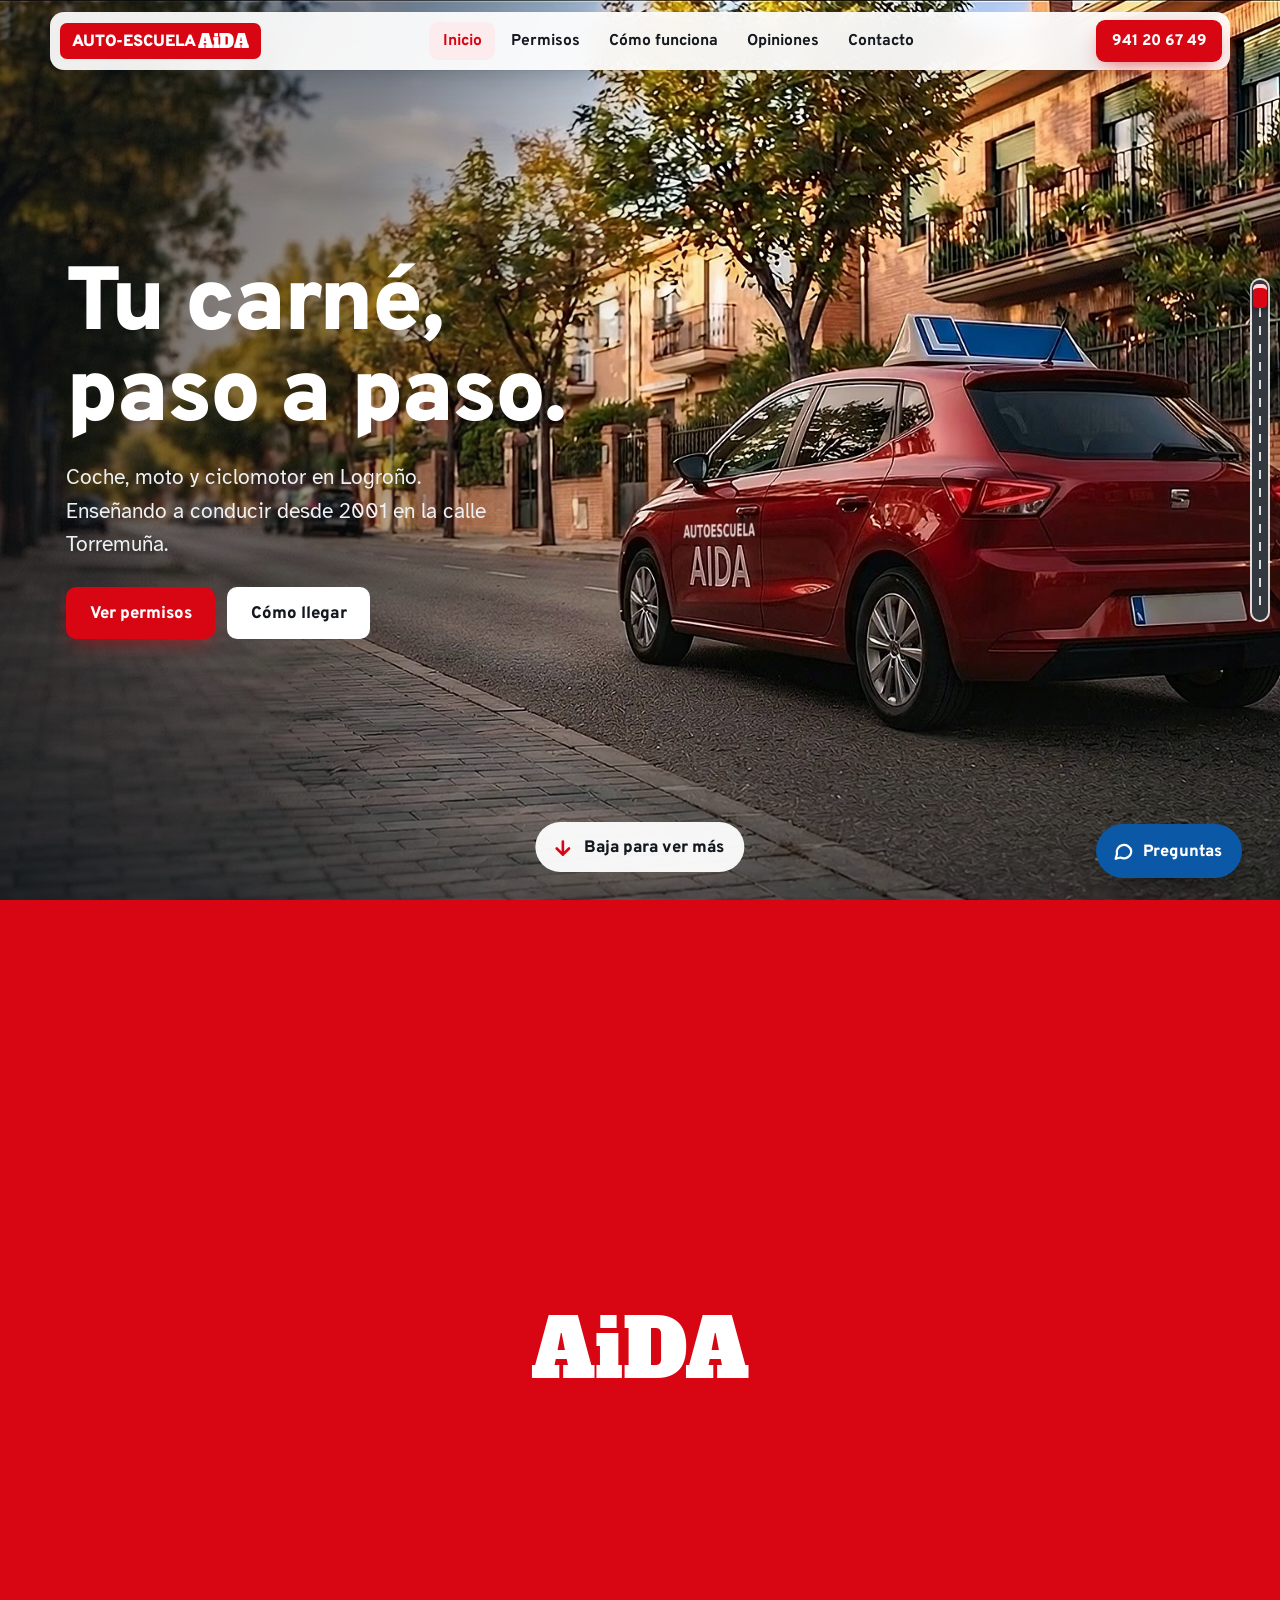
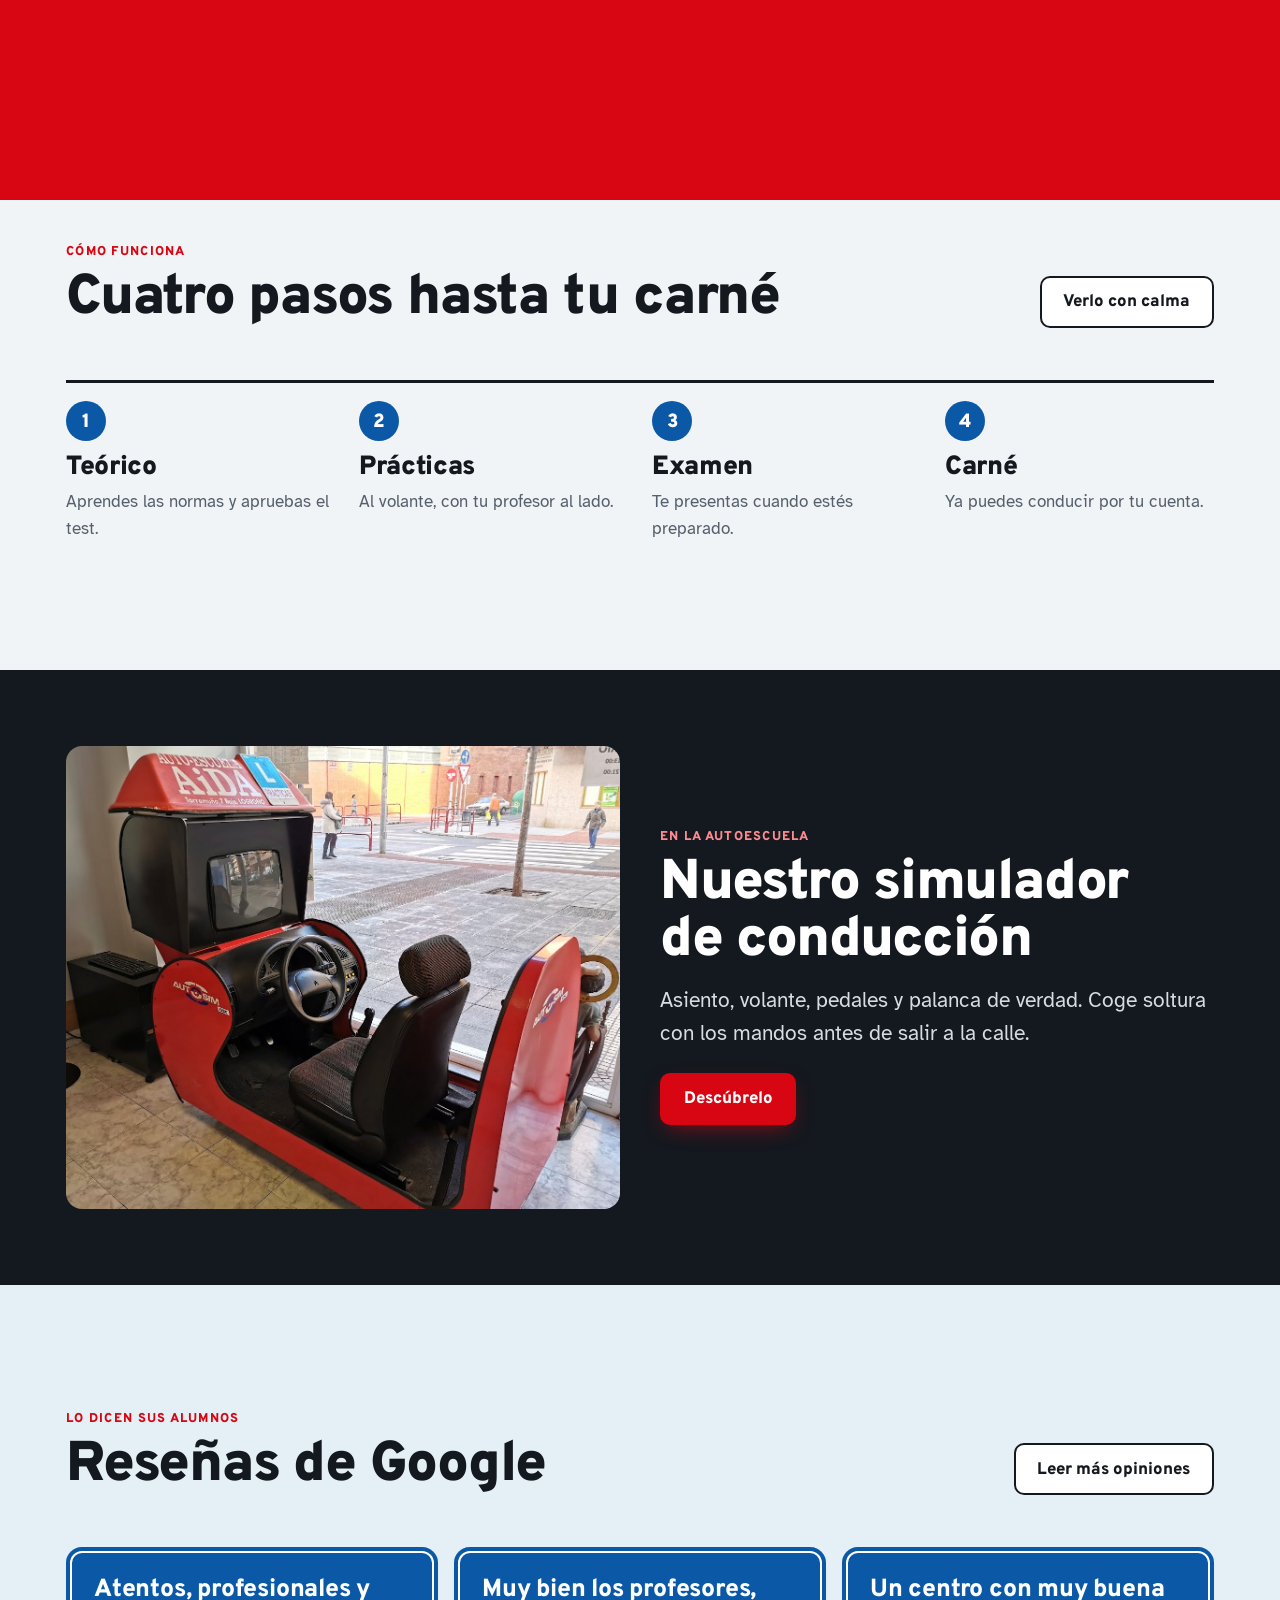
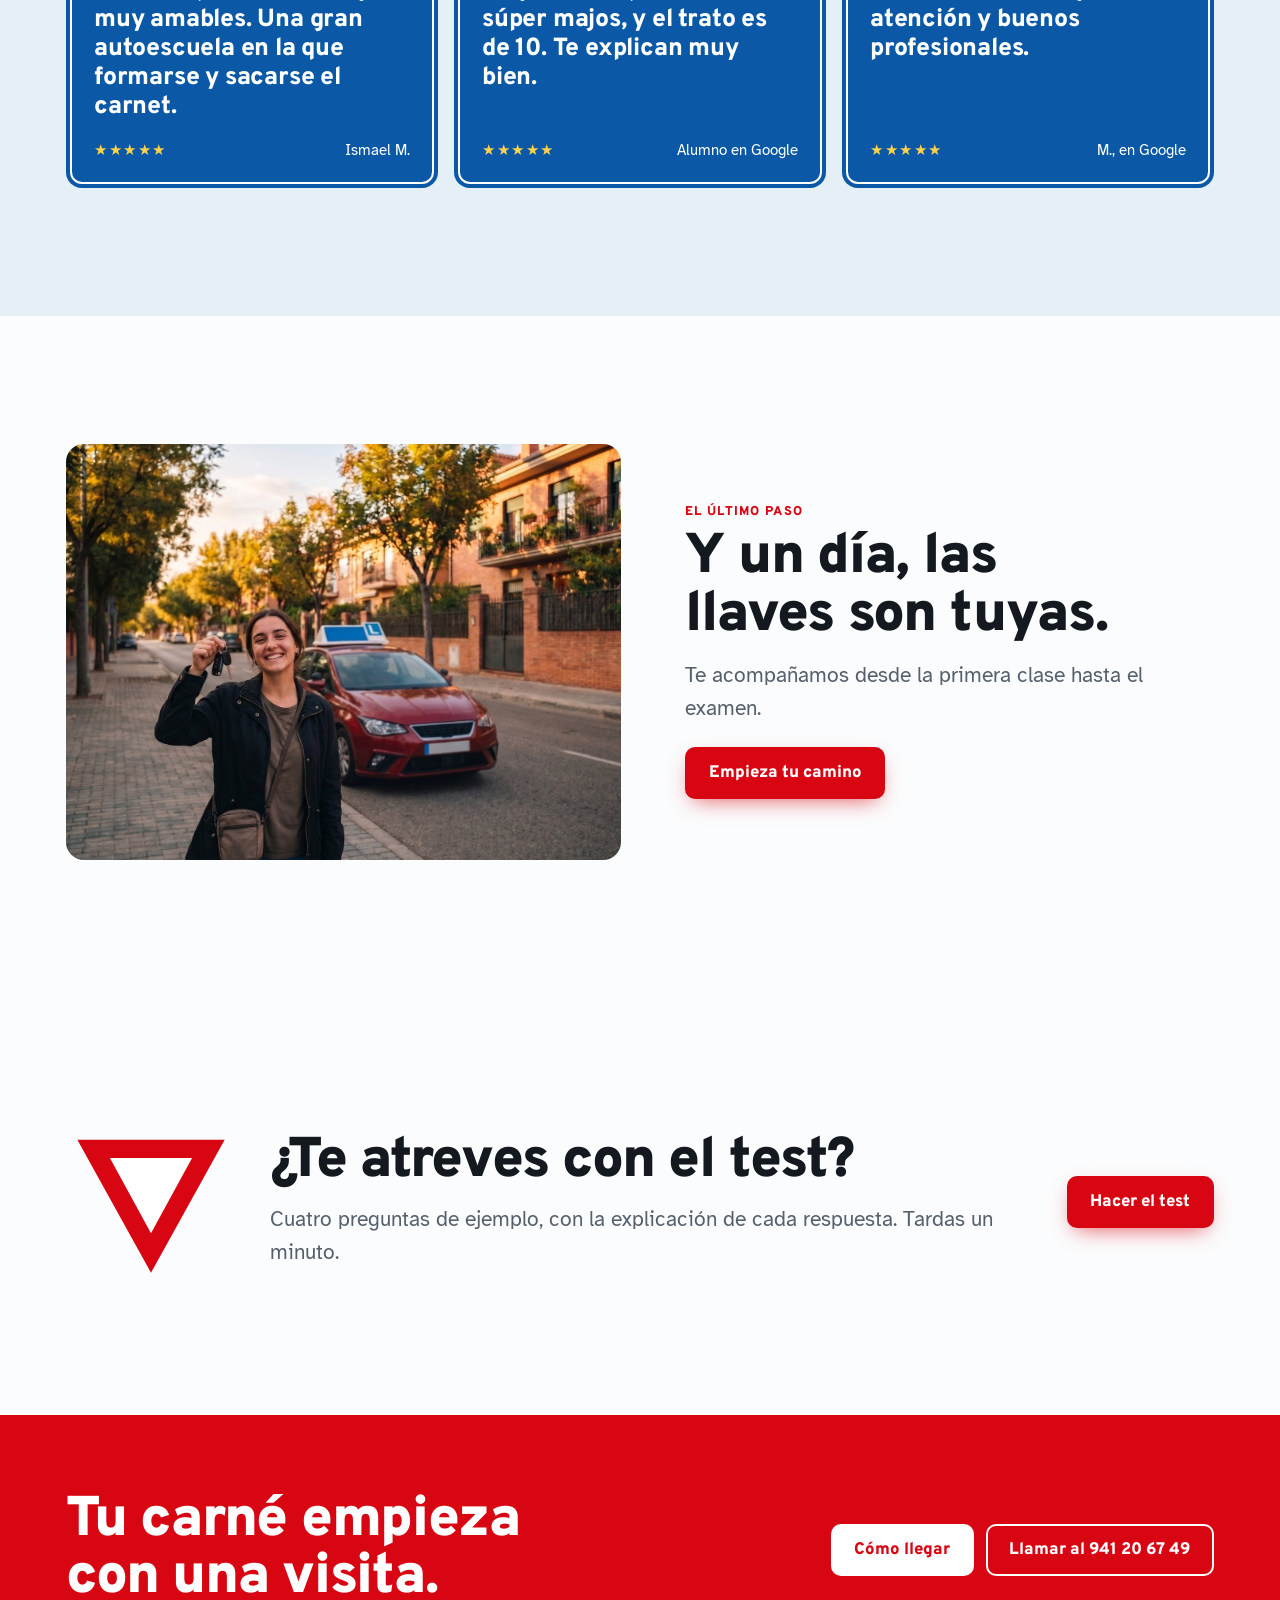
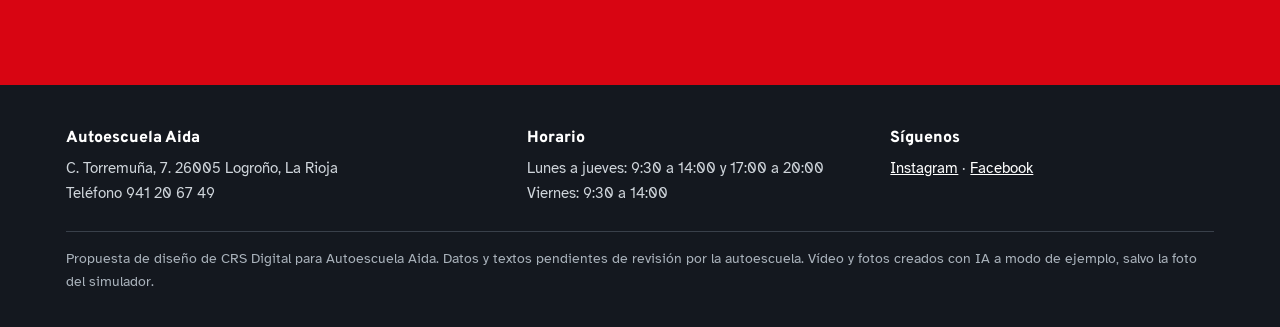
==== index.html @ 19adccd2 "Web de muestra de Autoescuela Aida Co-Authored-By: Claude Opus 5.5 <noreply@anthropic.com> Claude-Se" ====
<!doctype html>
<html lang="es">
<head>
<meta charset="utf-8">
<meta name="viewport" content="width=device-width, initial-scale=1, viewport-fit=cover">
<title>Autoescuela Aida</title>
<meta name="claude:viewport-fit-sides" content="cover">
<meta name="description" content="Autoescuela en Logroño. Permisos de coche, moto y ciclomotor en la calle Torremuña.">
<meta property="og:type" content="website">
<meta property="og:site_name" content="Autoescuela Aida">
<meta property="og:title" content="Autoescuela Aida · Logroño">
<meta property="og:description" content="Tu carné, paso a paso. Coche, moto y ciclomotor en la calle Torremuña, desde 2001.">
<meta property="og:url" content="https://crsdigitalizacion.github.io/autoescuela-aida/">
<meta property="og:image" content="https://crsdigitalizacion.github.io/autoescuela-aida/assets/img/og.jpg">
<meta property="og:image:width" content="1200">
<meta property="og:image:height" content="630">
<meta name="twitter:card" content="summary_large_image">
<link rel="preconnect" href="https://fonts.googleapis.com">
<link rel="preconnect" href="https://fonts.gstatic.com" crossorigin>
<link rel="stylesheet" href="https://fonts.googleapis.com/css2?family=Alfa+Slab+One&family=Atkinson+Hyperlegible:wght@400;700&family=Overpass:wght@700;800;900&display=swap">
<link rel="stylesheet" href="assets/aida.css">
</head>
<body>
<div id="intro" hidden></div>
<div id="wipe" aria-hidden="true"><span>AiDA</span></div>
<script>
(function(){var s=null;try{s=sessionStorage}catch(e){}
var still=matchMedia('(prefers-reduced-motion: reduce)').matches;
if(!s||still)return;
var w=document.getElementById('wipe'),i=document.getElementById('intro');
try{
if(s.getItem('aida-nav')){s.removeItem('aida-nav');w.className='cover';}
else if(!s.getItem('aida-seen')){i.hidden=false;document.documentElement.classList.add('intro-on');}
s.setItem('aida-seen','1');
}catch(e){}})();
</script>
<header class="top"><div class="top-in">
  <a class="logo" href="index.html" aria-label="Autoescuela Aida, inicio">AUTO-ESCUELA <span class="logo-big">AiDA</span></a>
  <nav class="nav" aria-label="Principal"><a href="index.html" aria-current="page">Inicio</a><a href="permisos.html">Permisos</a><a href="como-funciona.html">Cómo funciona</a><a href="opiniones.html">Opiniones</a><a href="contacto.html">Contacto</a></nav>
  <a class="btn btn-rojo top-call" href="tel:+34941206749">941 20 67 49</a>
</div></header>
<nav class="tabs" aria-label="Principal móvil"><a href="index.html" aria-current="page">Inicio</a><a href="permisos.html">Permisos</a><a href="como-funciona.html">Cómo funciona</a><a href="opiniones.html">Opiniones</a><a href="contacto.html">Contacto</a></nav>
<div class="rail" aria-hidden="true"><i></i></div>
<main>

<section class="hero" id="hero">
  <div class="hero-media"><video id="hero-video" autoplay muted playsinline preload="auto" poster="assets/portada.jpg" aria-label="Un coche rojo de Autoescuela Aida arranca y se aleja por una calle con árboles"><source src="assets/portada.mp4" type="video/mp4"></video></div>
  <div class="hero-scrim"></div>
  <div class="wrap hero-text">
    <h1>Tu carné, paso a paso.</h1>
    <p class="lead">Coche, moto y ciclomotor en Logroño. Enseñando a conducir desde 2001 en la calle Torremuña.</p>
    <div class="btns"><a class="btn btn-rojo" href="permisos.html">Ver permisos</a><a class="btn btn-claro" href="contacto.html">Cómo llegar</a></div>
  </div>
  <a class="cue-down" href="#permisos-inicio"><svg viewBox="0 0 24 24" fill="none" stroke="currentColor" stroke-width="3" stroke-linecap="round" stroke-linejoin="round" aria-hidden="true"><path d="M12 4v15M5 12l7 7 7-7"/></svg>Baja para ver más</a>
</section>

<section class="section" id="permisos-inicio"><div class="wrap">
  <div class="head-row rv"><div><p class="eyebrow">Permisos</p><h2 style="margin-top:12px">¿Qué quieres conducir?</h2></div><a class="btn btn-claro" href="permisos.html">Ver los permisos</a></div>
  <div class="plates">
    <a class="plate rv tilt" href="permisos.html#b"><div class="plate-img"><img src="assets/img/coche.jpg" alt="Coche rojo de autoescuela en una calle" loading="lazy"><b>B</b></div><h3>Coche</h3><p>Desde los 18 años. El permiso de todos los días.</p><span class="go">Ver permiso B</span></a>
    <a class="plate rv tilt" style="--d:70ms" href="permisos.html#a2"><div class="plate-img"><img src="assets/img/moto.jpg" alt="Moto roja aparcada en una calle" loading="lazy"><b>A2</b></div><h3>Moto</h3><p>Desde los 18 años. Motos de hasta 35 kW.</p><span class="go">Ver permiso A2</span></a>
    <a class="plate rv tilt" style="--d:140ms" href="permisos.html#am"><div class="plate-img"><img src="assets/img/ciclomotor.jpg" alt="Ciclomotor rojo aparcado en una calle" loading="lazy"><b>AM</b></div><h3>Ciclomotor</h3><p>Desde los 15 años. Tu primera moto.</p><span class="go">Ver permiso AM</span></a>
  </div>
</div></section>

<section class="section band-suave"><div class="wrap">
  <div class="head-row rv"><div><p class="eyebrow">Cómo funciona</p><h2 style="margin-top:12px">Cuatro pasos hasta tu carné</h2></div><a class="btn btn-claro" href="como-funciona.html">Verlo con calma</a></div>
  <ol class="pasos">
    <li class="rv"><span>1</span><h3>Teórico</h3><p>Aprendes las normas y apruebas el test.</p></li>
    <li class="rv" style="--d:60ms"><span>2</span><h3>Prácticas</h3><p>Al volante, con tu profesor al lado.</p></li>
    <li class="rv" style="--d:120ms"><span>3</span><h3>Examen</h3><p>Te presentas cuando estés preparado.</p></li>
    <li class="rv" style="--d:180ms"><span>4</span><h3>Carné</h3><p>Ya puedes conducir por tu cuenta.</p></li>
  </ol>
</div></section>

<section class="simu"><div class="wrap simu-in rv">
  <div class="simu-photo tilt"><img src="assets/img/simulador.jpg" alt="Simulador de conducción de Autoescuela Aida, con asiento, volante, pedales y pantalla" loading="lazy"></div>
  <div><p class="eyebrow">En la autoescuela</p><h2 style="margin-top:12px">Nuestro simulador de conducción</h2><p class="lead" style="margin-top:14px">Asiento, volante, pedales y palanca de verdad. Coge soltura con los mandos antes de salir a la calle.</p><div class="btns" style="margin-top:22px"><a class="btn btn-rojo" href="como-funciona.html#simulador">Descúbrelo</a></div></div>
</div></section>

<section class="section band-azul"><div class="wrap">
  <div class="head-row rv"><div><p class="eyebrow">Lo dicen sus alumnos</p><h2 style="margin-top:12px">Reseñas de Google</h2></div><a class="btn btn-claro" href="opiniones.html">Leer más opiniones</a></div>
  <div class="boards">
    <article class="board rv"><q>Atentos, profesionales y muy amables. Una gran autoescuela en la que formarse y sacarse el carnet.</q><footer><span class="stars" aria-label="5 de 5 estrellas">★★★★★</span><span>Ismael M.</span></footer></article>
    <article class="board rv" style="--d:70ms"><q>Muy bien los profesores, súper majos, y el trato es de 10. Te explican muy bien.</q><footer><span class="stars" aria-label="5 de 5 estrellas">★★★★★</span><span>Alumno en Google</span></footer></article>
    <article class="board rv" style="--d:140ms"><q>Un centro con muy buena atención y buenos profesionales.</q><footer><span class="stars" aria-label="5 de 5 estrellas">★★★★★</span><span>M., en Google</span></footer></article>
  </div>
</div></section>

<section class="section"><div class="wrap keys">
  <div class="keys-photo rv tilt"><img src="assets/img/carne.jpg" alt="Chica sonriente enseñando unas llaves junto a un coche rojo de autoescuela" loading="lazy"></div>
  <div class="rv"><p class="eyebrow">El último paso</p><h2 style="margin-top:12px">Y un día, las llaves son tuyas.</h2><p class="lead" style="margin-top:14px">Te acompañamos desde la primera clase hasta el examen.</p><div class="btns" style="margin-top:22px"><a class="btn btn-rojo" href="contacto.html">Empieza tu camino</a></div></div>
</div></section>

<section class="section"><div class="wrap teaser rv">
  <svg viewBox="0 0 120 120" aria-hidden="true"><path d="M8 16h104L60 110z" fill="#d80512"/><path d="M31 29h58L60 82z" fill="#fff"/></svg>
  <div><h2>¿Te atreves con el test?</h2><p class="lead" style="margin-top:12px">Cuatro preguntas de ejemplo, con la explicación de cada respuesta. Tardas un minuto.</p></div>
  <a class="btn btn-rojo" href="como-funciona.html#test">Hacer el test</a>
</div></section>

</main>
<section class="cta"><div class="wrap cta-in">
  <h2>Tu carné empieza con una visita.</h2>
  <div class="btns"><a class="btn btn-blanco" href="contacto.html">Cómo llegar</a><a class="btn btn-linea" href="tel:+34941206749">Llamar al 941 20 67 49</a></div>
</div></section>
<footer class="foot"><div class="wrap">
  <div class="foot-in">
    <div><b>Autoescuela Aida</b>C. Torremuña, 7. 26005 Logroño, La Rioja<br>Teléfono 941 20 67 49</div>
    <div><b>Horario</b>Lunes a jueves: 9:30 a 14:00 y 17:00 a 20:00<br>Viernes: 9:30 a 14:00</div>
    <div><b>Síguenos</b><a href="https://www.instagram.com/autoescuelaaida" rel="noopener">Instagram</a> · <a href="https://www.facebook.com/autoescuelaaida/" rel="noopener">Facebook</a></div>
  </div>
  <p class="demo">Propuesta de diseño de CRS Digital para Autoescuela Aida. Datos y textos pendientes de revisión por la autoescuela. Vídeo y fotos creados con IA a modo de ejemplo, salvo la foto del simulador.</p>
</div></footer>
<script src="assets/aida.js"></script>
</body>
</html>
---- assets/aida.css ----
/* Autoescuela Aida · la web es una carretera: pórticos azules, asfalto, señales y rojo del rótulo.
   Diseño de día a propósito, un solo tema claro. */
:root {
  --papel: #fbfcfd; --blanco: #ffffff; --tinta: #14181f; --gris: #55606c; --linea: #dde2e7;
  --rojo: #d80512; --rojo-osc: #ad0410; --azul: #0a58a6; --azul-osc: #07467f; --asfalto: #33373e; --cielo: #e4f0f6;
  --display: "Overpass", "Arial Narrow", Arial, sans-serif;
  --texto: "Atkinson Hyperlegible", "Helvetica Neue", Arial, sans-serif;
  --ease: cubic-bezier(.23, 1, .32, 1);
  --gutter: max(16px, env(safe-area-inset-left, 0px));
  --gutter-r: max(16px, env(safe-area-inset-right, 0px));
  color-scheme: light;
}

*, *::before, *::after { box-sizing: border-box; }
[hidden] { display: none !important; }
html { -webkit-text-size-adjust: 100%; }
body { margin: 0; background: var(--papel); color: var(--tinta); font: 400 1.0625rem/1.6 var(--texto); overflow-x: clip; -webkit-font-smoothing: antialiased; }
img { max-width: 100%; }
h1, h2, h3 { font-family: var(--display); font-weight: 900; line-height: 1.02; letter-spacing: -.022em; margin: 0; text-wrap: balance; }
h1 { font-size: clamp(2.7rem, 7vw, 5.7rem); }
h2 { font-size: clamp(2rem, 4.6vw, 3.5rem); }
h3 { font-size: clamp(1.3rem, 2.2vw, 1.65rem); letter-spacing: -.012em; line-height: 1.1; }
p { margin: 0; }
a { color: inherit; }
:focus-visible { outline: 3px solid var(--azul); outline-offset: 3px; border-radius: 4px; }
.wrap { width: min(1180px, 100%); margin-inline: auto; padding-left: var(--gutter); padding-right: var(--gutter); }
.lead { font-size: clamp(1.1rem, 1.7vw, 1.3rem); color: var(--gris); max-width: 58ch; }
.eyebrow { font: 800 .8rem/1 var(--display); letter-spacing: .1em; text-transform: uppercase; color: var(--rojo); }
.section { padding-block: clamp(64px, 10vw, 128px); }

/* botones */
.btn { display: inline-flex; align-items: center; justify-content: center; gap: .55em; min-height: 52px; padding: .78em 1.4em .7em; border: 0; border-radius: 10px; font: 800 1.05rem/1 var(--display); text-decoration: none; cursor: pointer; transition: transform .16s var(--ease), background-color .2s ease, box-shadow .2s ease; }
.btn:active { transform: scale(.97); }
.btn-rojo { background: var(--rojo); color: #fff; box-shadow: 0 8px 22px -8px rgba(216, 5, 18, .7); }
.btn-claro { background: #fff; color: var(--tinta); box-shadow: inset 0 0 0 2px var(--tinta); }
@media (hover: hover) and (pointer: fine) {
  .btn-rojo:hover { background: var(--rojo-osc); }
  .btn-claro:hover { background: var(--tinta); color: #fff; }
}
.btns { display: flex; flex-wrap: wrap; gap: 12px; }

/* cabecera */
body::before { content: ""; position: fixed; inset: 0 0 auto; height: env(safe-area-inset-top, 0px); z-index: 10; background: var(--papel); }
.top { position: fixed; z-index: 50; top: calc(env(safe-area-inset-top, 0px) + 12px); left: 0; right: 0; padding-left: var(--gutter); padding-right: var(--gutter); pointer-events: none; }
.top-in { pointer-events: auto; width: min(1180px, 100%); margin-inline: auto; display: flex; align-items: center; justify-content: space-between; gap: 16px; background: rgba(255, 255, 255, .93); backdrop-filter: blur(12px); -webkit-backdrop-filter: blur(12px); border-radius: 14px; padding: 8px 8px 8px 10px; box-shadow: 0 1px 0 rgba(20, 24, 31, .06), 0 12px 32px -18px rgba(20, 24, 31, .45); }
.logo { display: inline-flex; align-items: center; background: var(--rojo); color: #fff; font: 900 1.02rem/1 var(--display); letter-spacing: -.005em; padding: .62em .72em .48em; border-radius: 7px; text-decoration: none; white-space: nowrap; }
.nav { display: flex; align-items: center; gap: 2px; }
.nav a { font: 700 .98rem/1 var(--display); text-decoration: none; padding: .78em .86em .64em; border-radius: 9px; color: var(--tinta); transition: background-color .18s ease; }
.nav a[aria-current="page"] { color: var(--rojo); background: #fdecee; }
@media (hover: hover) and (pointer: fine) { .nav a:hover { background: #eef2f5; } }
.top-call { min-height: 42px; font-size: .96rem; padding: .62em 1em .5em; border-radius: 9px; white-space: nowrap; }

/* barra inferior del móvil */
.tabs { display: none; }
@media (max-width: 860px) {
  .nav { display: none; }
  .tabs { display: grid; grid-template-columns: repeat(5, 1fr); position: fixed; z-index: 50; left: 0; right: 0; bottom: 0; background: var(--tinta); padding-bottom: env(safe-area-inset-bottom, 0px); padding-left: env(safe-area-inset-left, 0px); padding-right: env(safe-area-inset-right, 0px); }
  .tabs a { display: flex; align-items: center; justify-content: center; min-height: 54px; color: #fff; text-decoration: none; font: 700 .76rem/1.05 var(--display); text-align: center; padding: 4px 2px 2px; border-top: 3px solid transparent; }
  .tabs a[aria-current="page"] { border-top-color: var(--rojo); }
  body { padding-bottom: 54px; }
}

/* carril del recorrido: en todas las páginas el coche avanza contigo */
.rail { position: fixed; z-index: 40; right: max(12px, env(safe-area-inset-right, 0px)); top: 50%; height: min(44vh, 340px); width: 16px; margin-top: calc(min(44vh, 340px) / -2); border-radius: 8px; background: var(--asfalto); box-shadow: 0 0 0 2px rgba(255, 255, 255, .85); }
.rail::before { content: ""; position: absolute; left: 7px; width: 2px; top: 10px; bottom: 10px; background: repeating-linear-gradient(#fff 0 9px, transparent 9px 18px); opacity: .85; }
.rail i { position: absolute; left: 1px; top: 4px; width: 14px; height: 24px; border-radius: 5px 5px 4px 4px; background: var(--rojo); box-shadow: inset 0 6px 0 -2px #ffd9dc, 0 2px 5px rgba(0, 0, 0, .4); will-change: transform; }
@media (max-width: 860px) { .rail { display: none; } }

/* aparición suave: nada queda oculto si no hay script */
.js .rv { opacity: .08; transform: translateY(26px); transition: opacity .7s var(--ease), transform .8s var(--ease); transition-delay: var(--d, 0ms); }
.js .rv.in { opacity: 1; transform: none; }

/* ===== Inicio: el recorrido ===== */
.drive { position: relative; height: 280vh; background: var(--cielo); }
.drive-stage { position: sticky; top: 0; height: 100vh; height: 100svh; overflow: hidden; }
.drive-stage canvas { position: absolute; inset: 0; width: 100%; height: 100%; display: block; }
.fallback .drive { height: auto; }
.fallback .drive-stage { position: static; height: auto; padding-block: 120px 56px; }
.fallback .drive-stage canvas, .fallback .dial, .fallback .cue { display: none; }

.scrim { position: absolute; inset: 0; background: linear-gradient(100deg, rgba(251,252,253,.94) 0, rgba(251,252,253,.82) 30%, rgba(251,252,253,0) 58%); transition: opacity .4s ease; pointer-events: none; }
.scrim.off { opacity: 0; }
.fallback .scrim { display: none; }
@media (max-width: 760px) { .scrim { background: linear-gradient(180deg, rgba(251,252,253,.96) 0, rgba(251,252,253,.9) 36%, rgba(251,252,253,0) 50%); } }
.ov { position: absolute; left: 0; right: 0; bottom: 0; top: 0; pointer-events: none; }
.ov-in { width: min(1180px, 100%); height: 100%; margin-inline: auto; padding: 104px var(--gutter-r) 34px var(--gutter); position: relative; }
.title-card { max-width: 660px; transition: opacity .35s ease, transform .5s var(--ease); pointer-events: auto; }
.title-card .lead { color: #1f2a35; margin-top: 18px; }
.title-card .btns { margin-top: 26px; }
.title-card.off { opacity: 0; transform: translateY(-26px); pointer-events: none; }
.title-card h1 em { font-style: normal; color: var(--rojo); }
.hint { position: absolute; left: var(--gutter); bottom: 30px; display: inline-flex; align-items: center; gap: 12px; font: 800 .95rem/1 var(--display); color: var(--tinta); background: rgba(255, 255, 255, .9); padding: .72em 1em .6em; border-radius: 99px; transition: opacity .3s ease; }
.hint b { display: block; width: 3px; height: 22px; background: var(--rojo); border-radius: 2px; animation: hint 1.5s var(--ease) infinite; }
@keyframes hint { 0% { transform: translateY(-5px); opacity: .25; } 55% { transform: translateY(4px); opacity: 1; } 100% { transform: translateY(6px); opacity: 0; } }
.hint.off { opacity: 0; }

.step { position: absolute; left: var(--gutter); bottom: 36px; width: min(470px, calc(100% - 32px)); background: var(--azul); color: #fff; border-radius: 14px; padding: 22px 26px 24px; box-shadow: inset 0 0 0 3px var(--azul), inset 0 0 0 5px #fff, 0 22px 50px -24px rgba(7, 40, 80, .9); opacity: 0; transform: translateY(24px) scale(.98); transition: opacity .28s ease, transform .5s var(--ease); pointer-events: none; }
.step.on { opacity: 1; transform: none; pointer-events: auto; }
.step .n { display: inline-grid; place-items: center; width: 40px; height: 40px; border-radius: 50%; background: #fff; color: var(--azul); font: 900 1.3rem/1 var(--display); padding-top: 3px; margin-bottom: 12px; }
.step h2 { font-size: clamp(1.85rem, 3.4vw, 2.6rem); }
.step p { margin-top: 8px; font-size: 1.04rem; }
.step.fin { background: #fff; color: var(--tinta); box-shadow: 0 22px 50px -24px rgba(7, 40, 80, .8); }
.step.fin p { color: var(--gris); }
.step.fin .btns { margin-top: 16px; }

.vignette { position: absolute; inset: 0; pointer-events: none; background: radial-gradient(ellipse at 50% 46%, rgba(30,18,6,0) 52%, rgba(30,18,6,.32) 100%); }
.fallback .vignette { display: none; }
.cue { position: absolute; left: calc(50% + 34px); bottom: 30px; display: flex; align-items: center; gap: 8px; z-index: 3; pointer-events: auto; transition: opacity .3s ease; }
.cue.off { opacity: 0; pointer-events: none; }
.cue-go { display: inline-flex; align-items: center; gap: 10px; min-height: 52px; border: 0; border-radius: 99px; padding: .3em 1.25em .15em 1.05em; background: var(--rojo); color: #fff; font: 800 1.08rem/1 var(--display); cursor: pointer; white-space: nowrap; box-shadow: 0 10px 26px -10px rgba(0,0,0,.65); transition: transform .16s var(--ease); }
.cue-go:active { transform: scale(.97); }
.cue-go svg { width: 22px; height: 22px; animation: cue 1.3s var(--ease) infinite; }
@keyframes cue { 0% { transform: translateY(-4px); opacity: .55; } 60% { transform: translateY(4px); opacity: 1; } 100% { transform: translateY(5px); opacity: .55; } }
.cue-skip { display: inline-flex; align-items: center; min-height: 52px; padding: .3em 1em .15em; border-radius: 99px; background: rgba(255,255,255,.94); color: var(--tinta); font: 800 1rem/1 var(--display); text-decoration: none; white-space: nowrap; }
@media (max-width: 1180px) { .cue { left: auto; right: var(--gutter-r); } .dial { display: none; } }
.dial { position: absolute; right: calc(var(--gutter-r) + 26px); bottom: 42px; display: flex; gap: 6px; }
.dial span { display: block; width: 32px; height: 5px; border-radius: 3px; background: rgba(20, 24, 31, .24); overflow: hidden; }
.dial span b { display: block; height: 100%; width: 100%; background: var(--rojo); transform: scaleX(0); transform-origin: left; }
.fallback .step { position: static; opacity: 1; transform: none; margin-top: 12px; }
.fallback .ov { position: static; }
.fallback .ov-in { height: auto; padding-block: 0; }
.noscene .drive { height: auto; }

@media (max-width: 760px) {
  .ov-in { padding-top: 84px; padding-bottom: 72px; }
  h1 { font-size: clamp(2.45rem, 11.5vw, 3.5rem); }
  .title-card .lead { font-size: 1.04rem; margin-top: 12px; }
  .title-card .btns { margin-top: 16px; }
  .title-card .btn { min-height: 46px; font-size: .98rem; }
  .step { bottom: calc(124px + env(safe-area-inset-bottom, 0px)); padding: 14px 16px 16px; }
  .step .n { display: none; }
  .cue { left: var(--gutter); right: var(--gutter-r); bottom: calc(66px + env(safe-area-inset-bottom, 0px)); justify-content: center; }
  .cue-go, .cue-skip { min-height: 48px; font-size: 1rem; }
  .step .n { width: 32px; height: 32px; font-size: 1.05rem; margin-bottom: 8px; }
  .step p { font-size: .98rem; }
  .dial { display: none; }
}
@media (max-width: 760px) and (max-height: 700px) { .title-card .lead { display: none; } }

/* ===== Portada con vídeo ===== */
.hero { position: relative; min-height: 100vh; min-height: 100svh; display: flex; align-items: center; overflow: hidden; background: var(--tinta); color: #fff; }
.hero-media { position: absolute; inset: 0; background: var(--tinta) url(portada.jpg) 60% 50% / cover no-repeat; }
.hero-media video { width: 100%; height: 100%; object-fit: cover; object-position: 60% 50%; display: block; transition: opacity .7s ease; }
.hero-media video.fade { opacity: 0; }
.hero-scrim { position: absolute; inset: 0; background: linear-gradient(100deg, rgba(10,14,20,.68) 0, rgba(10,14,20,.42) 28%, rgba(10,14,20,0) 48%), linear-gradient(0deg, rgba(10,14,20,.42) 0, rgba(10,14,20,0) 26%); }
.hero-text { position: relative; padding-block: 110px 110px; }
.hero-text h1 { max-width: 11ch; }
.hero-text .lead { color: #eef1f4; margin-top: 18px; max-width: 30ch; }
.hero-text .btns { margin-top: 26px; }
.hero-text .btn-claro { box-shadow: none; }
.cue-down { position: absolute; left: 50%; bottom: 28px; transform: translateX(-50%); display: inline-flex; align-items: center; gap: 10px; min-height: 50px; padding: .3em 1.25em .15em 1.05em; border-radius: 99px; background: rgba(255,255,255,.95); color: var(--tinta); font: 800 1.04rem/1 var(--display); text-decoration: none; white-space: nowrap; }
.cue-down svg { width: 21px; height: 21px; color: var(--rojo); animation: cue 1.3s var(--ease) infinite; }
@media (max-width: 760px) {
  .hero { display: block; min-height: 0; background: var(--papel); color: var(--tinta); }
  .hero-text { padding-block: 92px 18px; }
  .hero-text .lead { color: var(--gris); margin-top: 12px; }
  .hero-text .btns { margin-top: 18px; }
  .hero-text .btn-claro { box-shadow: inset 0 0 0 2px var(--tinta); }
  .hero-scrim { display: none; }
  .hero-media { position: relative; inset: auto; aspect-ratio: 4 / 3; max-width: 100%; }
  .hero-media video { object-position: 90% 50%; }
  .hero-media { background-position: 90% 50%; }
  .hero > .hero-media { order: 2; }
  .hero { display: flex; flex-direction: column; align-items: stretch; }
  .cue-down { position: static; transform: none; order: 3; align-self: flex-start; margin: 14px 0 12px var(--gutter); background: #eef2f5; }
}
/* ===== Pasos y simulador en Inicio ===== */
.band-suave { background: #f1f4f6; }
.pasos { list-style: none; margin: 0; padding: 0; display: grid; grid-template-columns: repeat(4, minmax(0, 1fr)); gap: 24px; border-top: 3px solid var(--tinta); }
.pasos li { padding-top: 18px; min-width: 0; }
.pasos span { display: inline-grid; place-items: center; width: 40px; height: 40px; padding-top: 3px; border-radius: 50%; background: var(--azul); color: #fff; font: 900 1.2rem/1 var(--display); margin-bottom: 12px; }
.pasos p { color: var(--gris); margin-top: 6px; }
@media (max-width: 860px) { .pasos { grid-template-columns: repeat(2, minmax(0, 1fr)); } }
.simu { background: var(--tinta); color: #fff; }
.simu-in { display: grid; grid-template-columns: minmax(0, 1.1fr) minmax(0, 1fr) auto; gap: 24px 40px; align-items: center; padding-block: clamp(48px, 7vw, 76px); }
.simu .lead { color: #d6dce2; }
.simu .eyebrow { color: #ff8a90; }
@media (max-width: 860px) { .simu-in { grid-template-columns: 1fr; justify-items: start; } }

/* ===== Permisos en Inicio ===== */
.head-row { display: flex; flex-wrap: wrap; align-items: end; justify-content: space-between; gap: 18px 40px; margin-bottom: clamp(30px, 5vw, 52px); }
.plates { display: grid; grid-template-columns: repeat(3, minmax(0, 1fr)); gap: 16px; }
.plate { display: block; text-decoration: none; background: #fff; border-radius: 14px; box-shadow: inset 0 0 0 2px var(--tinta); padding: 18px 20px 22px 18px; transition: transform .25s var(--ease), box-shadow .25s ease; min-width: 0; }
.plate-tag { display: grid; grid-template-columns: 44px 1fr; align-items: stretch; height: 118px; border-radius: 8px; overflow: hidden; box-shadow: inset 0 0 0 2px var(--linea); margin-bottom: 18px; }
.plate-tag span { background: var(--azul); color: #fff; font: 800 .95rem/1 var(--display); display: flex; align-items: end; justify-content: center; padding-bottom: 10px; }
.plate-tag b { display: grid; place-items: center; font: 900 4.8rem/1 var(--display); letter-spacing: -.03em; padding-top: 10px; }
.plate p { color: var(--gris); margin-top: 6px; }
.plate .go { display: inline-block; margin-top: 12px; font: 800 1rem/1 var(--display); color: var(--rojo); }
@media (hover: hover) and (pointer: fine) { .plate:hover { transform: translateY(-5px); } }
@media (max-width: 760px) { .plates { grid-template-columns: 1fr; } .plate-tag { height: 92px; } .plate-tag b { font-size: 3.7rem; } }

/* ===== Paneles de reseña ===== */
.board { background: var(--azul); color: #fff; border-radius: 16px; padding: 28px 28px 26px; box-shadow: inset 0 0 0 4px var(--azul), inset 0 0 0 6px #fff; display: flex; flex-direction: column; gap: 16px; min-width: 0; }
.board q { display: block; quotes: none; font: 800 clamp(1.25rem, 2.1vw, 1.55rem)/1.18 var(--display); letter-spacing: -.008em; }
.board footer { margin-top: auto; display: flex; flex-wrap: wrap; justify-content: space-between; gap: 6px 14px; font-size: .96rem; }
.stars { letter-spacing: .1em; color: #ffd24a; }
.boards { display: grid; grid-template-columns: repeat(3, minmax(0, 1fr)); gap: 16px; }
@media (max-width: 860px) { .boards { grid-template-columns: 1fr; } }
.band-azul { background: var(--cielo); }

/* teaser del test */
.teaser { display: grid; grid-template-columns: 170px 1fr auto; gap: 34px; align-items: center; }
.teaser svg { width: 100%; max-width: 170px; height: auto; display: block; }
@media (max-width: 760px) { .teaser { grid-template-columns: 1fr; gap: 18px; } .teaser svg { max-width: 110px; } }

/* ===== Cabecera de páginas interiores ===== */
.pagehead { padding-top: clamp(120px, 15vw, 172px); padding-bottom: clamp(26px, 4vw, 46px); }
.pagehead h1 { font-size: clamp(2.6rem, 6.6vw, 5rem); margin-top: 14px; }
.pagehead .lead { margin-top: 18px; }

/* ===== Permisos ===== */
.garage { display: grid; grid-template-columns: minmax(0, 1.2fr) minmax(0, 1fr); gap: 0 clamp(20px, 4vw, 56px); align-items: start; }
.garage-view { position: sticky; top: 76px; height: min(calc(100vh - 96px), 720px); background: linear-gradient(#e4f0f6 0 62%, #d9e5ea 100%); border-radius: 22px; overflow: hidden; }
.garage-view canvas { position: absolute; inset: 0; width: 100%; height: 100%; display: block; cursor: grab; touch-action: pan-y; }
.garage-view canvas:active { cursor: grabbing; }
.garage-note { position: absolute; left: 16px; bottom: 14px; font: 700 .86rem/1 var(--display); color: var(--gris); background: rgba(255, 255, 255, .86); padding: .62em .8em .48em; border-radius: 99px; pointer-events: none; }
.switch { position: absolute; left: 14px; top: 14px; display: flex; gap: 6px; z-index: 2; }
.switch button { min-width: 54px; min-height: 46px; border: 0; border-radius: 9px; background: #fff; font: 900 1.12rem/1 var(--display); color: var(--tinta); cursor: pointer; padding-top: 4px; box-shadow: 0 2px 7px -2px rgba(20, 24, 31, .4); transition: transform .16s var(--ease), background-color .2s ease, color .2s ease; }
.switch button:active { transform: scale(.96); }
.switch button[aria-pressed="true"] { background: var(--rojo); color: #fff; }
.pcard { min-height: min(84vh, 680px); display: flex; flex-direction: column; justify-content: center; padding-block: 34px; scroll-margin-top: 90px; }
.pcard .big { font: 900 clamp(4.5rem, 9vw, 7.4rem)/.9 var(--display); letter-spacing: -.04em; color: var(--rojo); }
.pcard h2 { margin-top: 8px; font-size: clamp(1.8rem, 3.2vw, 2.7rem); }
.pcard .lead { margin-top: 12px; }
.facts { display: grid; margin: 22px 0 24px; border-top: 2px solid var(--tinta); }
.facts div { display: grid; grid-template-columns: 112px minmax(0, 1fr); gap: 14px; padding: 12px 0 11px; border-bottom: 1px solid var(--linea); }
.facts dt { font: 800 .98rem/1.45 var(--display); }
.facts dd { margin: 0; color: #303a44; }
@media (max-width: 860px) {
  .garage { grid-template-columns: 1fr; }
  .garage-view { top: 74px; height: 42svh; z-index: 5; border-radius: 16px; box-shadow: 0 16px 30px -22px rgba(20, 24, 31, .75); }
  .pcard { min-height: 0; padding-block: 38px 26px; }
  .garage-note { display: none; }
  .switch button { min-width: 48px; min-height: 42px; }
}
.small { font-size: .92rem; color: var(--gris); }

/* ===== Cómo funciona ===== */
.route { position: relative; padding-block: 18px; }
.route-road { position: absolute; left: 50%; top: 0; bottom: 0; width: 66px; margin-left: -33px; background: var(--asfalto); border-radius: 12px; }
.route-road::before { content: ""; position: absolute; left: 32px; top: 16px; bottom: 16px; width: 3px; background: repeating-linear-gradient(#fff 0 22px, transparent 22px 46px); }
.route-car { position: absolute; left: 50%; top: 0; width: 34px; height: 62px; margin-left: 0; z-index: 2; will-change: transform; }
.leg { position: relative; display: grid; grid-template-columns: 1fr 1fr; gap: 0 130px; align-items: center; min-height: 340px; }
.leg > div { min-width: 0; padding-block: 34px; }
.leg:nth-child(even) > div:first-child { grid-column: 2; grid-row: 1; }
.leg .num { display: grid; place-items: center; width: 58px; height: 58px; border-radius: 50%; color: #fff; background: var(--azul); box-shadow: inset 0 0 0 3px var(--azul), inset 0 0 0 5px #fff; font: 900 1.6rem/1 var(--display); padding-top: 3px; margin-bottom: 14px; }
.leg p { color: #303a44; margin-top: 10px; max-width: 46ch; }
.leg ul { margin: 14px 0 0; padding: 0; list-style: none; display: grid; gap: 7px; }
.leg li { padding-left: 22px; position: relative; color: #303a44; }
.leg li::before { content: ""; position: absolute; left: 2px; top: .58em; width: 9px; height: 9px; background: var(--rojo); transform: rotate(45deg); }
@media (max-width: 860px) {
  .route-road { left: 0; width: 44px; margin-left: 0; }
  .route-road::before { left: 21px; }
  .route-car { left: 11px; margin-left: 0; width: 22px; height: 40px; }
  .leg { grid-template-columns: 1fr; padding-left: 64px; min-height: 0; }
  .leg:nth-child(even) > div:first-child { grid-column: 1; }
  .leg > div { padding-block: 26px; }
}

/* test */
.quiz { background: var(--tinta); color: #fff; border-radius: 22px; padding: clamp(22px, 4vw, 48px); display: grid; grid-template-columns: 200px minmax(0, 1fr); gap: clamp(22px, 4vw, 50px); align-items: start; scroll-margin-top: 90px; }
.quiz-sign { background: #fff; border-radius: 14px; padding: 18px; aspect-ratio: 1; display: grid; place-items: center; }
.quiz-sign svg { width: 100%; height: 100%; display: block; }
.quiz-count { font: 800 .86rem/1 var(--display); letter-spacing: .08em; text-transform: uppercase; color: #aeb7c1; }
.quiz h3 { margin-top: 8px; font-size: clamp(1.4rem, 2.6vw, 2rem); }
.answers { display: grid; gap: 8px; margin-top: 18px; }
.answers button { display: flex; gap: 12px; align-items: center; text-align: left; min-height: 54px; padding: 10px 14px; border-radius: 10px; border: 2px solid #4b525b; background: transparent; color: #fff; font: 400 1.03rem/1.3 var(--texto); cursor: pointer; transition: transform .14s var(--ease), border-color .18s ease, background-color .18s ease; }
.answers button b { flex: none; display: grid; place-items: center; width: 28px; height: 28px; border-radius: 6px; background: #fff; color: var(--tinta); font: 900 .95rem/1 var(--display); padding-top: 2px; }
.answers button:active { transform: scale(.985); }
.answers button:disabled { cursor: default; opacity: .55; }
.answers button.ok { background: #0d6e38; border-color: #0d6e38; opacity: 1; }
.answers button.no { background: var(--rojo); border-color: var(--rojo); opacity: 1; }
@media (hover: hover) and (pointer: fine) { .answers button:not(:disabled):hover { border-color: #fff; } }
.quiz-why { margin-top: 14px; color: #d6dce2; min-height: 3.2em; }
.quiz-next { margin-top: 10px; }
.quiz[data-done] .quiz-sign { color: var(--tinta); }
@media (max-width: 760px) { .quiz { grid-template-columns: 1fr; } .quiz-sign { width: 118px; padding: 10px; } }

/* ===== Opiniones: paneles que vienen por la carretera ===== */
.reviews-plain { display: grid; gap: 16px; grid-template-columns: repeat(2, minmax(0, 1fr)); }
@media (max-width: 760px) { .reviews-plain { grid-template-columns: 1fr; } }
.js-fly .road3d { position: relative; height: 480vh; }
.road3d-stage { display: block; }
.js-fly .road3d-stage { position: sticky; top: 0; height: 100vh; height: 100svh; overflow: hidden; perspective: 900px; perspective-origin: 50% 36%; background: linear-gradient(#b8d9ef 0, #e6f1f4 42%, #8f9a58 42.2%, #a79a55 100%); display: block; }
.js-fly .ground { position: absolute; left: 50%; bottom: -16%; width: 760px; height: 240vh; margin-left: -380px; background: var(--asfalto); transform-origin: 50% 100%; transform: rotateX(82deg); box-shadow: 0 0 0 7px #fff; }
.js-fly .ground::before { content: ""; position: absolute; left: 50%; top: 0; bottom: 0; width: 10px; margin-left: -5px; background: linear-gradient(#fff 0 46%, transparent 46%) 0 var(--road, 0) / 100% 260px; }
.js-fly .reviews-plain { display: block; position: absolute; inset: 0; transform-style: preserve-3d; }
.js-fly .reviews-plain .board { position: absolute; left: 50%; top: 50%; width: min(620px, calc(100vw - 40px)); margin-left: calc(min(620px, calc(100vw - 40px)) / -2); transform-origin: 50% 50%; will-change: transform, opacity; box-shadow: inset 0 0 0 4px var(--azul), inset 0 0 0 6px #fff, 0 40px 70px -40px rgba(7, 40, 80, .9); }
.js-fly .reviews-plain .board q { font-size: clamp(1.45rem, 3.2vw, 2.15rem); }
.fly-tip { position: absolute; left: 50%; bottom: 26px; transform: translateX(-50%); z-index: 3; white-space: nowrap; font: 800 .95rem/1 var(--display); background: rgba(255, 255, 255, .92); border-radius: 99px; padding: .7em 1em .55em; display: none; }
.js-fly .fly-tip { display: block; transition: opacity .3s ease; }

/* ===== Contacto ===== */
.contact { display: grid; grid-template-columns: minmax(0, 1fr) minmax(0, 1.05fr); gap: clamp(20px, 4vw, 52px); align-items: start; }
.shopview { position: relative; height: clamp(320px, 42vw, 480px); border-radius: 22px; overflow: hidden; background: linear-gradient(#a9d2ee, #e4f0f6 70%); }
.shopview canvas { position: absolute; inset: 0; width: 100%; height: 100%; display: block; }
.status { display: inline-flex; align-items: center; gap: 9px; font: 800 .96rem/1 var(--display); padding: .66em .9em .52em; border-radius: 99px; background: #eef2f5; }
.status i { width: 10px; height: 10px; border-radius: 50%; background: var(--gris); }
.status.open { background: #e2f5e9; color: #0a5a2d; }
.status.open i { background: #12a150; }
.datos { display: grid; gap: 0; border-top: 2px solid var(--tinta); margin-top: 18px; }
.dato { display: grid; grid-template-columns: 100px minmax(0, 1fr); gap: 14px; padding: 13px 0 12px; border-bottom: 1px solid var(--linea); align-items: baseline; }
.dato b { font: 800 .98rem/1.45 var(--display); }
.tel { font: 900 clamp(1.55rem, 3vw, 2.1rem)/1.1 var(--display); letter-spacing: -.01em; user-select: all; }
.copy { margin-left: 8px; border: 0; background: #eef2f5; border-radius: 8px; padding: .55em .8em .42em; font: 700 .86rem/1 var(--display); cursor: pointer; color: var(--tinta); vertical-align: middle; }
.hours { width: 100%; border-collapse: collapse; }
.hours td { padding: 2px 0; vertical-align: top; }
.hours td:last-child { text-align: right; font-variant-numeric: tabular-nums; }
form.ask { background: #fff; border-radius: 18px; box-shadow: inset 0 0 0 2px var(--tinta); padding: clamp(20px, 3vw, 32px); display: grid; gap: 14px; margin-top: 16px; }
form.ask label { display: grid; gap: 6px; font: 800 .96rem/1.2 var(--display); }
form.ask input, form.ask select { width: 100%; min-height: 50px; padding: 10px 12px; border: 2px solid #aab2bb; border-radius: 9px; font: 400 1.03rem/1.3 var(--texto); background: #fff; color: var(--tinta); }
form.ask input:focus, form.ask select:focus { border-color: var(--azul); outline: none; box-shadow: 0 0 0 3px rgba(10, 88, 166, .22); }
.sent { background: var(--cielo); padding: 12px 14px; border-radius: 10px; font-size: .98rem; }
@media (max-width: 860px) { .contact { grid-template-columns: 1fr; } }

/* ===== Cierre y pie ===== */
.cta { background: var(--rojo); color: #fff; }
.cta-in { display: flex; flex-wrap: wrap; align-items: center; justify-content: space-between; gap: 24px; padding-block: clamp(46px, 7vw, 78px); }
.cta h2 { max-width: 16ch; }
.cta .btn-blanco { background: #fff; color: var(--rojo); }
.cta .btn-linea { background: transparent; color: #fff; box-shadow: inset 0 0 0 2px #fff; }
.foot { background: var(--tinta); color: #cfd5db; padding-block: 44px 34px; font-size: .96rem; }
.foot-in { display: grid; grid-template-columns: 1.3fr 1fr 1fr; gap: 26px 40px; }
.foot a { color: #fff; }
.foot b { display: block; color: #fff; font: 800 1rem/1.2 var(--display); margin-bottom: 8px; }
.demo { margin-top: 26px; padding-top: 16px; border-top: 1px solid #39404a; font-size: .88rem; color: #a9b2bb; }
@media (max-width: 760px) { .foot-in { grid-template-columns: 1fr; } }

@media (prefers-reduced-motion: reduce) {
  .js .rv { opacity: 1; transform: none; transition: none; }
  .cue-go svg, .cue-down svg { animation: none; }
}

/* ===== Fotos ===== */
.logo-big { font-size: 1.14em; margin-left: .12em; }
.plate-img { position: relative; aspect-ratio: 4 / 3; border-radius: 9px; overflow: hidden; margin-bottom: 16px; }
.plate-img img { width: 100%; height: 100%; object-fit: cover; display: block; }
.plate-img b { position: absolute; left: 10px; bottom: 10px; background: #fff; color: var(--tinta); padding: .34em .55em .2em; border-radius: 7px; border-left: 12px solid var(--azul); font: 900 1.65rem/1 var(--display); }
.simu-in { grid-template-columns: minmax(0, 1fr) minmax(0, 1fr) !important; }
.simu-photo { border-radius: 16px; overflow: hidden; }
.simu-photo img, .keys-photo img, .leg-img img, .shopview img { width: 100%; height: 100%; object-fit: cover; display: block; }
.keys { display: grid; grid-template-columns: minmax(0, 1.05fr) minmax(0, 1fr); gap: clamp(24px, 5vw, 64px); align-items: center; }
.keys-photo { border-radius: 18px; overflow: hidden; aspect-ratio: 4 / 3; }
.leg-img { margin: 0; border-radius: 16px; overflow: hidden; aspect-ratio: 4 / 3; box-shadow: 0 24px 44px -28px rgba(20,24,31,.6); }
.leg:nth-child(even) .leg-img { grid-column: 1; grid-row: 1; }
.garage-view { background: var(--tinta); perspective: 1200px; }
.gimg { position: absolute; inset: 0; width: 100%; height: 100%; object-fit: cover; opacity: 0; transform: rotateY(-14deg) scale(1.08); transition: opacity .55s ease, transform .9s var(--ease); }
.gimg.on { opacity: 1; transform: none; }
.shopview img { position: absolute; inset: 0; }
@media (max-width: 860px) {
  .simu-in, .keys { grid-template-columns: 1fr !important; }
  .leg:nth-child(even) .leg-img { grid-column: 1; grid-row: auto; }
  .leg-img { margin-bottom: 20px; }
}
/* simulador interactivo */
.sim { display: grid; grid-template-columns: minmax(0, 1.25fr) minmax(0, 1fr); gap: clamp(20px, 4vw, 48px); align-items: center; }
.sim-photo { position: relative; margin: 0; border-radius: 18px; overflow: hidden; }
.sim-photo img { width: 100%; display: block; }
.spot { position: absolute; width: 38px; height: 38px; margin: -19px 0 0 -19px; border-radius: 50%; border: 3px solid #fff; background: var(--azul); cursor: pointer; padding: 0; box-shadow: 0 4px 14px rgba(0,0,0,.5); transition: transform .2s var(--ease), background-color .2s ease; }
.spot::after { content: ""; position: absolute; inset: -9px; border-radius: 50%; border: 2px solid #fff; animation: spot 1.8s ease-out infinite; }
.spot.on { background: var(--rojo); transform: scale(1.15); }
.spot:active { transform: scale(.95); }
@keyframes spot { 0% { transform: scale(.8); opacity: .9; } 100% { transform: scale(1.5); opacity: 0; } }
.sim-info h3 { font-size: clamp(1.7rem, 3vw, 2.4rem); margin-top: 10px; }
.sim-info p:not(.eyebrow) { margin: 12px 0 22px; font-size: 1.12rem; color: #303a44; min-height: 4.8em; max-width: 42ch; }
@media (max-width: 860px) { .sim { grid-template-columns: 1fr; } .spot { width: 32px; height: 32px; margin: -16px 0 0 -16px; } }

/* ===== Efectos 3D ===== */
.js .fx-w { display: inline-block; opacity: 0; transform: perspective(600px) translateY(.45em) rotateX(-75deg); transform-origin: 50% 100%; transition: opacity .5s ease, transform .85s var(--ease); transition-delay: calc(var(--i) * 45ms); }
.js .fx.in .fx-w { opacity: 1; transform: none; }
.js .board.rv { transform: perspective(900px) translateY(36px) rotateX(24deg); transform-origin: 50% 100%; }
.js .plate.rv { transform: perspective(900px) translateY(30px) rotateY(-14deg); }
.js .board.rv.in, .js .plate.rv.in { transform: none; }
.tilt { will-change: transform; }

/* ===== Asistente ===== */
.faq-btn { position: fixed; z-index: 60; right: max(38px, calc(env(safe-area-inset-right, 0px) + 38px)); bottom: calc(env(safe-area-inset-bottom, 0px) + 22px); display: inline-flex; align-items: center; gap: 9px; min-height: 54px; padding: .3em 1.2em .15em 1em; border: 0; border-radius: 99px; background: var(--azul); color: #fff; font: 800 1.02rem/1 var(--display); cursor: pointer; box-shadow: 0 14px 30px -12px rgba(0,0,0,.65); transition: transform .16s var(--ease); }
.faq-btn:active { transform: scale(.97); }
.faq-btn svg { width: 22px; height: 22px; margin-top: -3px; }
.faq { position: fixed; z-index: 61; right: max(16px, env(safe-area-inset-right, 0px)); bottom: calc(env(safe-area-inset-bottom, 0px) + 16px); width: min(410px, calc(100vw - 32px)); height: min(620px, calc(100vh - 110px)); height: min(620px, calc(100svh - 110px)); background: #fff; border-radius: 18px; box-shadow: 0 30px 70px -20px rgba(0,0,0,.6); display: flex; flex-direction: column; overflow: hidden; transform-origin: 100% 100%; animation: faqin .28s var(--ease); }
@keyframes faqin { from { opacity: 0; transform: perspective(900px) translateY(16px) rotateX(10deg) scale(.96); } }
.faq-head { background: var(--azul); color: #fff; padding: 14px 12px 12px 18px; display: flex; align-items: center; justify-content: space-between; gap: 10px; }
.faq-head b { font: 800 1.14rem/1.1 var(--display); display: block; }
.faq-head small { font-size: .84rem; opacity: .92; }
.faq-x { flex: none; width: 42px; height: 42px; border: 0; border-radius: 10px; background: rgba(255,255,255,.16); color: #fff; font-size: 1.4rem; line-height: 1; cursor: pointer; }
.faq-log { flex: 1; overflow-y: auto; padding: 14px; display: flex; flex-direction: column; gap: 9px; background: #f4f6f8; }
.msg { max-width: 88%; padding: 10px 13px; border-radius: 13px; font-size: .99rem; line-height: 1.42; overflow-wrap: anywhere; white-space: pre-wrap; animation: msg .3s var(--ease); }
@keyframes msg { from { opacity: 0; transform: translateY(8px); } }
.msg.bot { background: #fff; align-self: flex-start; box-shadow: 0 1px 3px rgba(20,24,31,.12); }
.msg.you { background: var(--azul); color: #fff; align-self: flex-end; }
.chips { display: flex; flex-wrap: wrap; gap: 6px; }
.chips button { border: 2px solid var(--azul); background: #fff; color: var(--azul); border-radius: 99px; padding: .46em .8em .4em; font: 700 .88rem/1.15 var(--texto); cursor: pointer; text-align: left; }
.faq-form { display: flex; gap: 7px; padding: 10px; border-top: 1px solid var(--linea); background: #fff; }
.faq-form input { flex: 1; min-width: 0; min-height: 46px; padding: 8px 12px; border: 2px solid #aab2bb; border-radius: 10px; font: 400 1rem/1.2 var(--texto); }
.faq-form button { flex: none; min-height: 46px; padding: 0 14px; border: 0; border-radius: 10px; background: var(--rojo); color: #fff; font: 800 .96rem/1 var(--display); cursor: pointer; }
@media (max-width: 860px) { .faq-btn { right: max(14px, env(safe-area-inset-right, 0px)); bottom: calc(env(safe-area-inset-bottom, 0px) + 66px); min-height: 48px; font-size: .96rem; } .faq { bottom: calc(env(safe-area-inset-bottom, 0px) + 62px); height: min(600px, calc(100svh - 138px)); } }
@media (prefers-reduced-motion: reduce) { .spot::after, .faq, .msg { animation: none; } .js .fx-w { opacity: 1; transform: none; } }

/* ===== Reseñas de Inicio: los paneles bajan como señales ===== */
.js .boards .board.rv { opacity: 0; transform: perspective(800px) rotateX(-88deg); transform-origin: 50% 0; transition: opacity .35s ease, transform 1.05s cubic-bezier(.2, 1.35, .4, 1); transition-delay: var(--d, 0ms); }
.js .boards .board.rv.in { opacity: 1; transform: none; }
.js .boards .stars i { font-style: normal; display: inline-block; opacity: 0; transform: scale(.3) rotate(-50deg); transition: opacity .25s ease, transform .55s cubic-bezier(.2, 1.6, .4, 1); transition-delay: calc(var(--d, 0ms) + 500ms + var(--s) * 90ms); }
.js .boards .board.in .stars i { opacity: 1; transform: none; }
.logo-big { font-family: "Alfa Slab One", Georgia, serif; font-weight: 400; letter-spacing: .01em; }

/* ===== Entrada con el logo ===== */
#intro { position: fixed; inset: 0; z-index: 100; background: var(--rojo); }
#intro[hidden] { display: none !important; }
#intro.ready { background: transparent; }
#intro svg { position: absolute; inset: 0; width: 100%; height: 100%; display: block; }
#intro text { font-family: "Alfa Slab One", Georgia, serif; }

/* ===== Cambio de página: cortina roja ===== */
#wipe { position: fixed; inset: 0; z-index: 90; background: var(--rojo); display: grid; place-items: center; transform: translateY(100%); pointer-events: none; }
#wipe span { color: #fff; font: 400 clamp(2.6rem, 8vw, 5rem)/1 "Alfa Slab One", Georgia, serif; }
#wipe.cover { transform: none; }
#wipe.go-in { transform: none; transition: transform .34s cubic-bezier(.77, 0, .175, 1); }
#wipe.go-out { transform: translateY(-100%); transition: transform .5s cubic-bezier(.77, 0, .175, 1); }
html.intro-on .fx .fx-w { opacity: 0 !important; transform: perspective(600px) translateY(.45em) rotateX(-75deg) !important; }
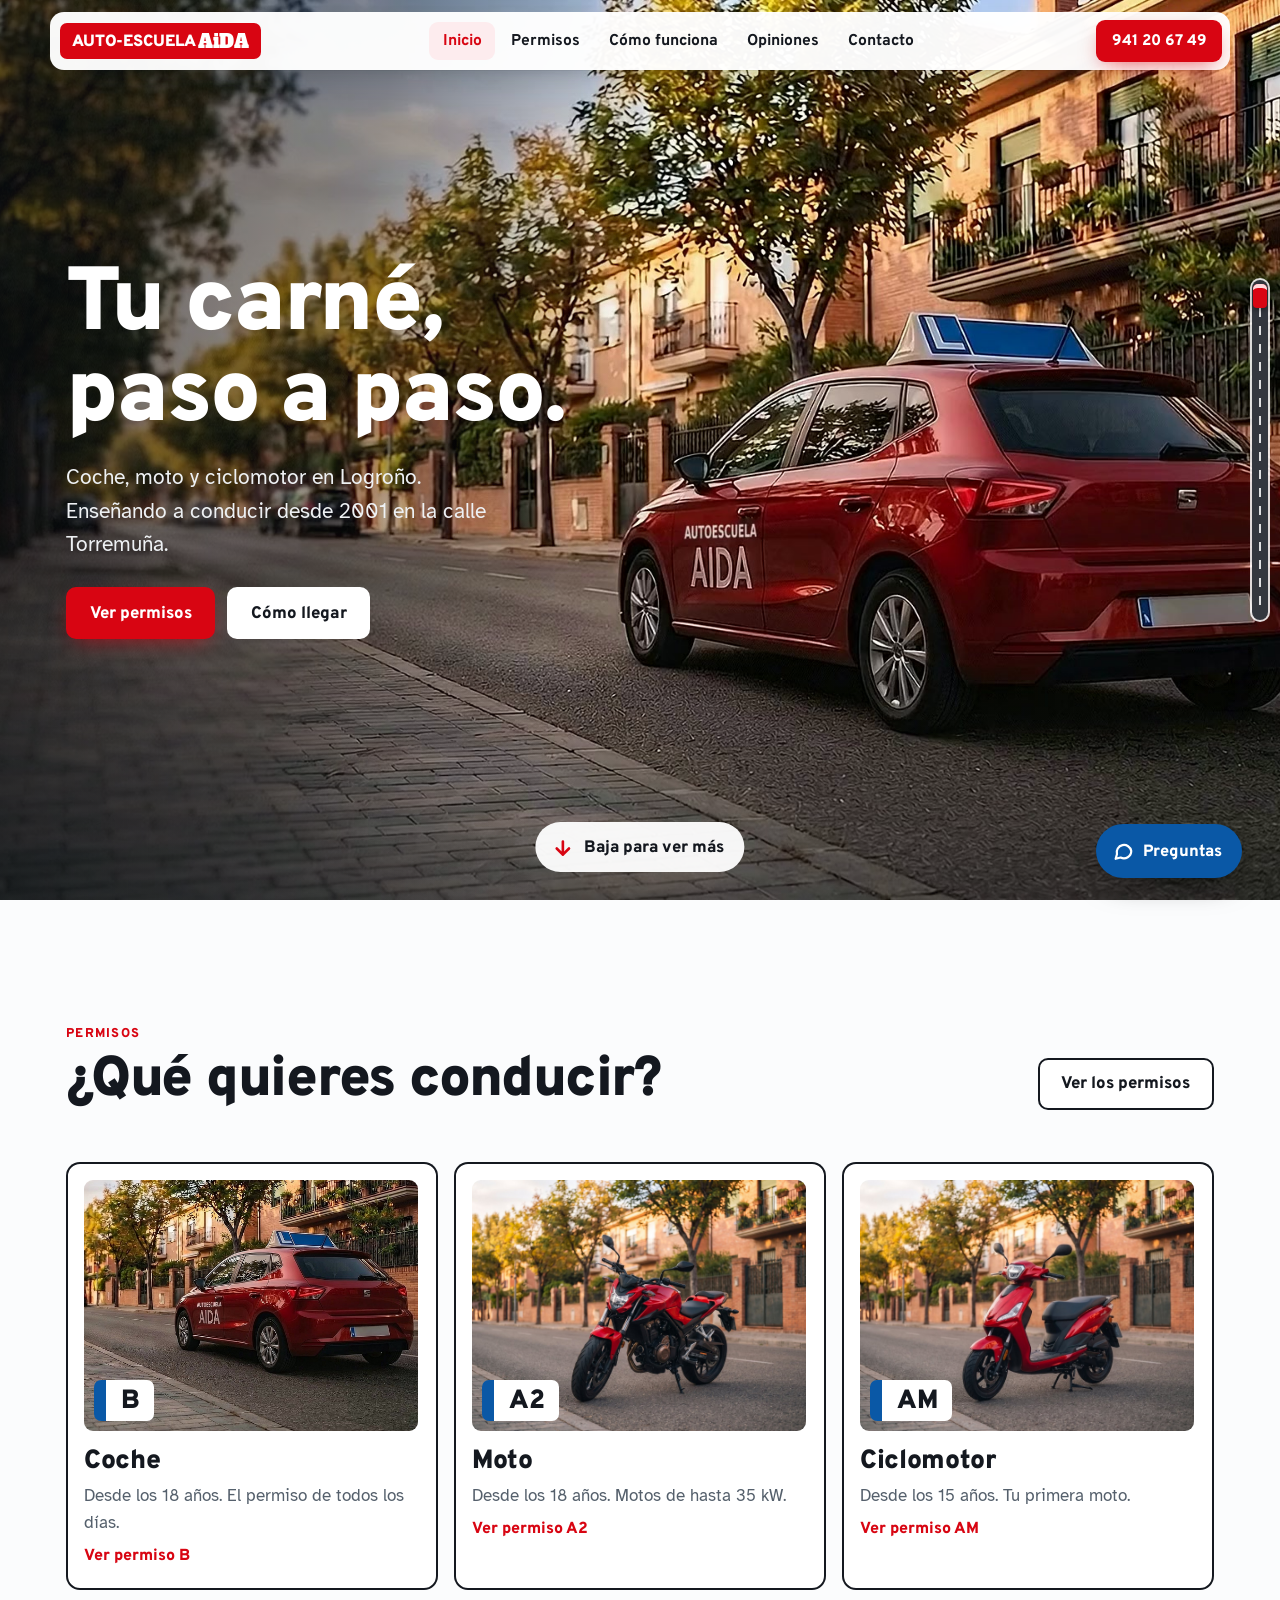
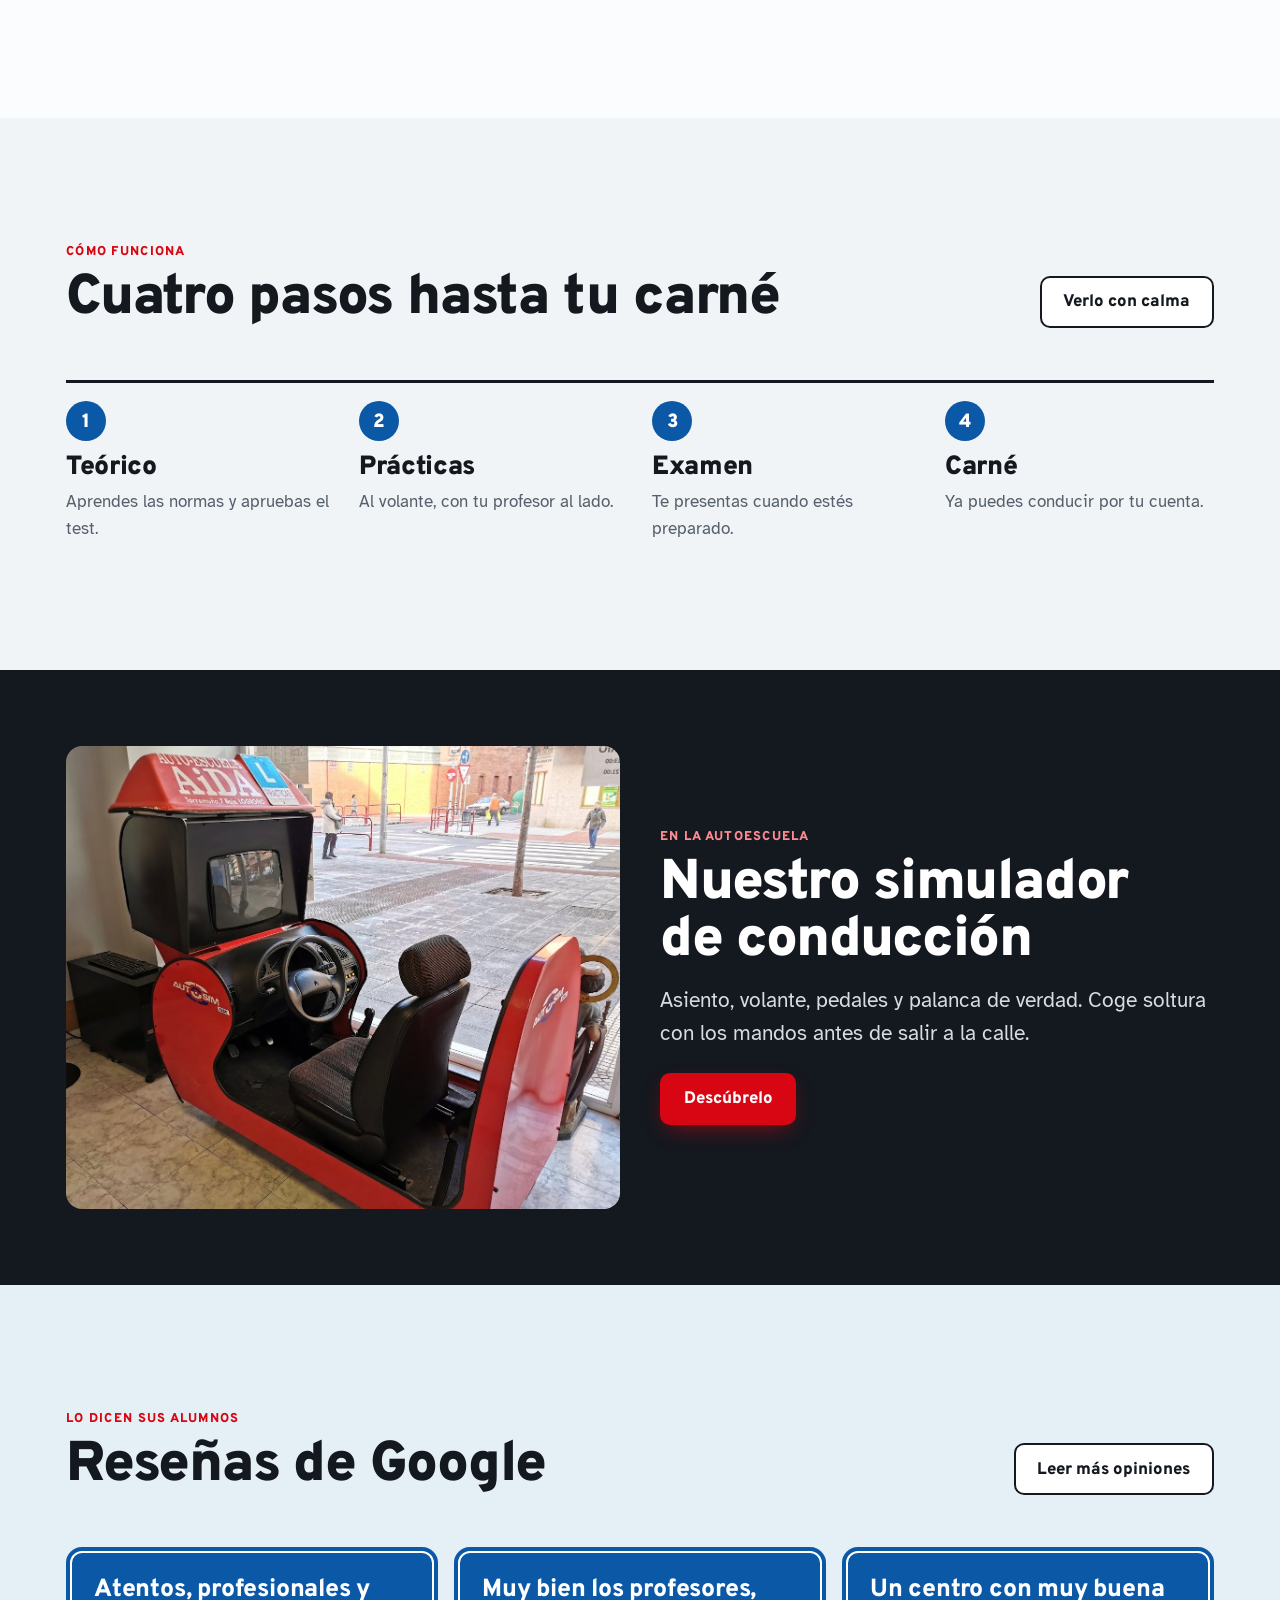
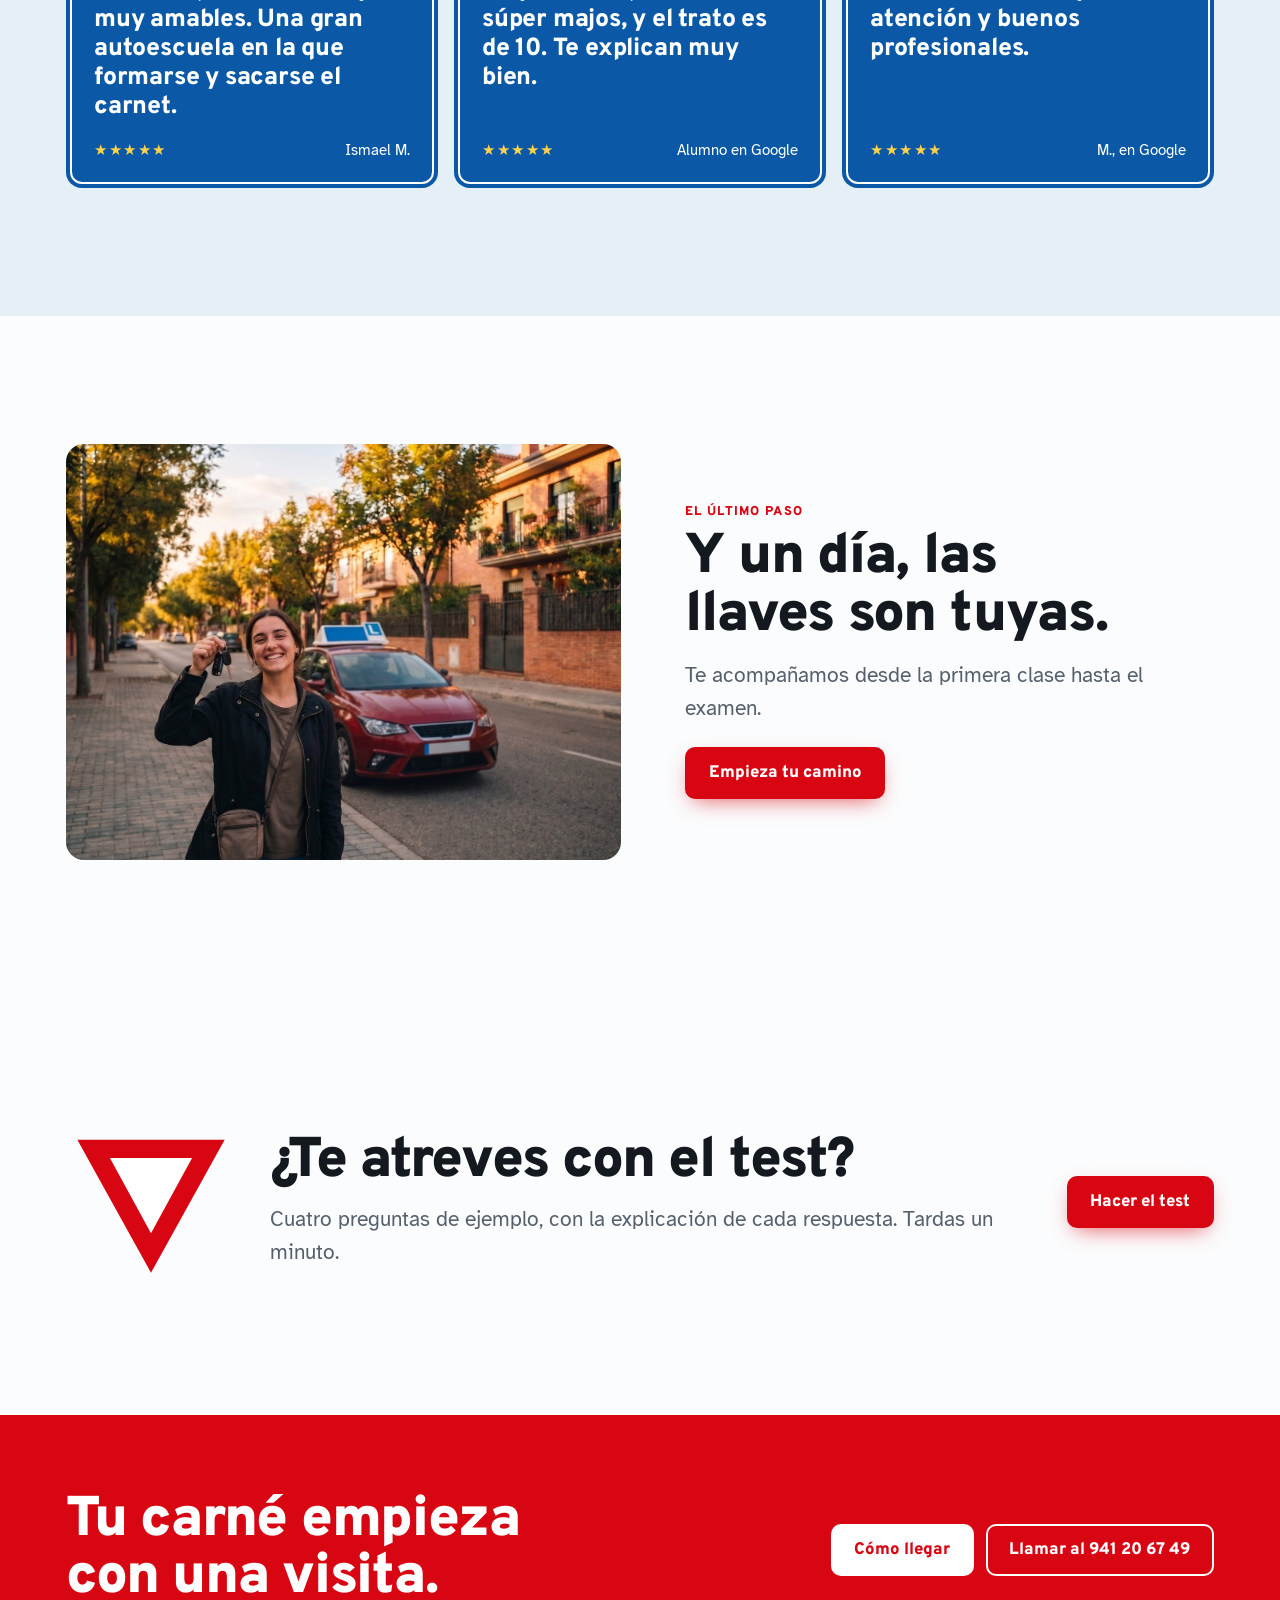
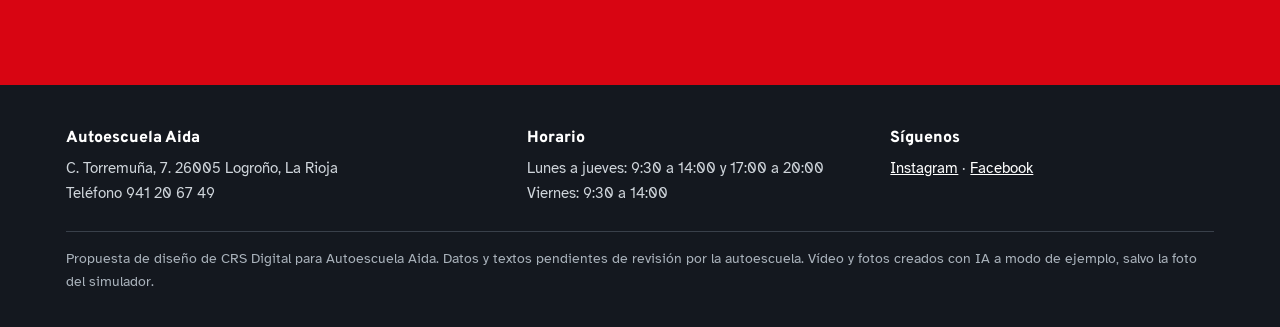
==== commit 3bc6c3df: "Vídeo a 60 fps, foto de calle nítida, carrusel de permisos y pasos a todo el ancho en móvil Co-Autho" ====
--- a/index.html
+++ b/index.html
@@ -18,7 +18,7 @@
 <link rel="preconnect" href="https://fonts.googleapis.com">
 <link rel="preconnect" href="https://fonts.gstatic.com" crossorigin>
 <link rel="stylesheet" href="https://fonts.googleapis.com/css2?family=Alfa+Slab+One&family=Atkinson+Hyperlegible:wght@400;700&family=Overpass:wght@700;800;900&display=swap">
-<link rel="stylesheet" href="assets/aida.css">
+<link rel="stylesheet" href="assets/aida.css?v=13">
 </head>
 <body>
 <div id="intro" hidden></div>
@@ -44,7 +44,7 @@
 <main>
 
 <section class="hero" id="hero">
-  <div class="hero-media"><video id="hero-video" autoplay muted playsinline preload="auto" poster="assets/portada.jpg" aria-label="Un coche rojo de Autoescuela Aida arranca y se aleja por una calle con árboles"><source src="assets/portada.mp4" type="video/mp4"></video></div>
+  <div class="hero-media"><video id="hero-video" muted playsinline preload="auto" poster="assets/portada.jpg?v=13" aria-label="Un coche rojo de Autoescuela Aida arranca y se aleja por una calle con árboles"><source src="assets/portada-720.mp4?v=13" type="video/mp4" media="(max-width: 760px)"><source src="assets/portada.mp4?v=13" type="video/mp4"></video></div>
   <div class="hero-scrim"></div>
   <div class="wrap hero-text">
     <h1>Tu carné, paso a paso.</h1>
@@ -57,9 +57,9 @@
 <section class="section" id="permisos-inicio"><div class="wrap">
   <div class="head-row rv"><div><p class="eyebrow">Permisos</p><h2 style="margin-top:12px">¿Qué quieres conducir?</h2></div><a class="btn btn-claro" href="permisos.html">Ver los permisos</a></div>
   <div class="plates">
-    <a class="plate rv tilt" href="permisos.html#b"><div class="plate-img"><img src="assets/img/coche.jpg" alt="Coche rojo de autoescuela en una calle" loading="lazy"><b>B</b></div><h3>Coche</h3><p>Desde los 18 años. El permiso de todos los días.</p><span class="go">Ver permiso B</span></a>
-    <a class="plate rv tilt" style="--d:70ms" href="permisos.html#a2"><div class="plate-img"><img src="assets/img/moto.jpg" alt="Moto roja aparcada en una calle" loading="lazy"><b>A2</b></div><h3>Moto</h3><p>Desde los 18 años. Motos de hasta 35 kW.</p><span class="go">Ver permiso A2</span></a>
-    <a class="plate rv tilt" style="--d:140ms" href="permisos.html#am"><div class="plate-img"><img src="assets/img/ciclomotor.jpg" alt="Ciclomotor rojo aparcado en una calle" loading="lazy"><b>AM</b></div><h3>Ciclomotor</h3><p>Desde los 15 años. Tu primera moto.</p><span class="go">Ver permiso AM</span></a>
+    <a class="plate rv tilt" href="permisos.html#b"><div class="plate-img"><img src="assets/img/coche.jpg?v=13" alt="Coche rojo de autoescuela en una calle" loading="lazy"><b>B</b></div><h3>Coche</h3><p>Desde los 18 años. El permiso de todos los días.</p><span class="go">Ver permiso B</span></a>
+    <a class="plate rv tilt" style="--d:70ms" href="permisos.html#a2"><div class="plate-img"><img src="assets/img/moto.jpg?v=13" alt="Moto roja aparcada en una calle" loading="lazy"><b>A2</b></div><h3>Moto</h3><p>Desde los 18 años. Motos de hasta 35 kW.</p><span class="go">Ver permiso A2</span></a>
+    <a class="plate rv tilt" style="--d:140ms" href="permisos.html#am"><div class="plate-img"><img src="assets/img/ciclomotor.jpg?v=13" alt="Ciclomotor rojo aparcado en una calle" loading="lazy"><b>AM</b></div><h3>Ciclomotor</h3><p>Desde los 15 años. Tu primera moto.</p><span class="go">Ver permiso AM</span></a>
   </div>
 </div></section>
 
@@ -74,7 +74,7 @@
 </div></section>
 
 <section class="simu"><div class="wrap simu-in rv">
-  <div class="simu-photo tilt"><img src="assets/img/simulador.jpg" alt="Simulador de conducción de Autoescuela Aida, con asiento, volante, pedales y pantalla" loading="lazy"></div>
+  <div class="simu-photo tilt"><img src="assets/img/simulador.jpg?v=13" alt="Simulador de conducción de Autoescuela Aida, con asiento, volante, pedales y pantalla" loading="lazy"></div>
   <div><p class="eyebrow">En la autoescuela</p><h2 style="margin-top:12px">Nuestro simulador de conducción</h2><p class="lead" style="margin-top:14px">Asiento, volante, pedales y palanca de verdad. Coge soltura con los mandos antes de salir a la calle.</p><div class="btns" style="margin-top:22px"><a class="btn btn-rojo" href="como-funciona.html#simulador">Descúbrelo</a></div></div>
 </div></section>
 
@@ -88,7 +88,7 @@
 </div></section>
 
 <section class="section"><div class="wrap keys">
-  <div class="keys-photo rv tilt"><img src="assets/img/carne.jpg" alt="Chica sonriente enseñando unas llaves junto a un coche rojo de autoescuela" loading="lazy"></div>
+  <div class="keys-photo rv tilt"><img src="assets/img/carne.jpg?v=13" alt="Chica sonriente enseñando unas llaves junto a un coche rojo de autoescuela" loading="lazy"></div>
   <div class="rv"><p class="eyebrow">El último paso</p><h2 style="margin-top:12px">Y un día, las llaves son tuyas.</h2><p class="lead" style="margin-top:14px">Te acompañamos desde la primera clase hasta el examen.</p><div class="btns" style="margin-top:22px"><a class="btn btn-rojo" href="contacto.html">Empieza tu camino</a></div></div>
 </div></section>
 
@@ -111,6 +111,6 @@
   </div>
   <p class="demo">Propuesta de diseño de CRS Digital para Autoescuela Aida. Datos y textos pendientes de revisión por la autoescuela. Vídeo y fotos creados con IA a modo de ejemplo, salvo la foto del simulador.</p>
 </div></footer>
-<script src="assets/aida.js"></script>
+<script src="assets/aida.js?v=13"></script>
 </body>
 </html>
--- a/assets/aida.css
+++ b/assets/aida.css
@@ -139,7 +139,7 @@
 
 /* ===== Portada con vídeo ===== */
 .hero { position: relative; min-height: 100vh; min-height: 100svh; display: flex; align-items: center; overflow: hidden; background: var(--tinta); color: #fff; }
-.hero-media { position: absolute; inset: 0; background: var(--tinta) url(portada.jpg) 60% 50% / cover no-repeat; }
+.hero-media { position: absolute; inset: 0; background: var(--tinta) url(portada.jpg?v=13) 60% 50% / cover no-repeat; }
 .hero-media video { width: 100%; height: 100%; object-fit: cover; object-position: 60% 50%; display: block; transition: opacity .7s ease; }
 .hero-media video.fade { opacity: 0; }
 .hero-scrim { position: absolute; inset: 0; background: linear-gradient(100deg, rgba(10,14,20,.68) 0, rgba(10,14,20,.42) 28%, rgba(10,14,20,0) 48%), linear-gradient(0deg, rgba(10,14,20,.42) 0, rgba(10,14,20,0) 26%); }
@@ -417,3 +417,59 @@
 #wipe.go-in { transform: none; transition: transform .34s cubic-bezier(.77, 0, .175, 1); }
 #wipe.go-out { transform: translateY(-100%); transition: transform .5s cubic-bezier(.77, 0, .175, 1); }
 html.intro-on .fx .fx-w { opacity: 0 !important; transform: perspective(600px) translateY(.45em) rotateX(-75deg) !important; }
+
+/* Permisos: en móvil cada permiso lleva su foto, sin nada fijo encima */
+.pcard-img, .only-m { display: none; }
+@media (max-width: 860px) {
+  .garage-view { display: none; }
+  .pcard-img { display: block; width: 100%; aspect-ratio: 4 / 3; object-fit: cover; border-radius: 14px; margin-bottom: 18px; }
+  .only-d { display: none; }
+  .only-m { display: inline; }
+  .pcard { padding-block: 26px; }
+}
+#wipe { visibility: hidden; }
+#wipe.cover, #wipe.go-in, #wipe.go-out { visibility: visible; }
+
+/* Opiniones: fondo con foto de la calle */
+.js-fly .road3d-stage { background: #2a2622 url(img/calle.jpg?v=13) 50% 54% / cover no-repeat; perspective-origin: 50% 54%; }
+.js-fly .road3d-stage::before { content: ""; position: absolute; inset: 0; background: linear-gradient(rgba(12,14,18,.08), rgba(12,14,18,.2)); }
+.js-fly .ground { display: none; }
+/* menú sin desenfoque: evita tirones sobre el vídeo */
+.top-in { backdrop-filter: none; -webkit-backdrop-filter: none; background: rgba(255,255,255,.97); }
+
+/* Inicio en móvil: los permisos entran con fuerza desde la derecha */
+@media (max-width: 760px) {
+  .js .plate.rv { opacity: 0; transform: perspective(800px) translateX(72%) rotateY(-32deg); transform-origin: 100% 50%; transition: opacity .4s ease, transform 1s cubic-bezier(.16, 1.2, .3, 1); transition-delay: 0ms; }
+  .js .plate.rv.in { opacity: 1; transform: none; }
+}
+
+/* ===== Permisos en móvil: carrusel ===== */
+.ptabs { display: none; }
+@media (max-width: 860px) {
+  .ptabs { display: flex; align-items: center; gap: 6px; position: sticky; top: calc(env(safe-area-inset-top, 0px) + 72px); z-index: 6; padding-block: 10px; background: var(--papel); }
+  .ptabs button { min-width: 58px; min-height: 46px; padding-top: 4px; border: 2px solid var(--tinta); border-radius: 9px; background: #fff; color: var(--tinta); font: 900 1.12rem/1 var(--display); cursor: pointer; transition: background-color .2s ease, color .2s ease, transform .16s var(--ease); }
+  .ptabs button:active { transform: scale(.96); }
+  .ptabs button[aria-pressed="true"] { background: var(--rojo); border-color: var(--rojo); color: #fff; }
+  .ptabs span { margin-left: auto; font: 700 .86rem/1.1 var(--display); color: var(--gris); text-align: right; }
+  .pcards { display: flex; align-items: flex-start; overflow-x: auto; scroll-snap-type: x mandatory; overscroll-behavior-x: contain; -webkit-overflow-scrolling: touch; scrollbar-width: none; margin-left: calc(-1 * var(--gutter)); margin-right: calc(-1 * var(--gutter-r)); }
+  .pcards::-webkit-scrollbar { display: none; }
+  .pcards .pcard { flex: 0 0 100%; min-width: 0; scroll-snap-align: start; scroll-snap-stop: always; padding: 0 var(--gutter-r) 24px var(--gutter); scroll-margin-top: 0; }
+  .pcards .pcard-img { width: calc(100% + var(--gutter) + var(--gutter-r)); max-width: none; margin: 0 calc(-1 * var(--gutter-r)) 18px calc(-1 * var(--gutter)); border-radius: 0; aspect-ratio: 4 / 3; }
+}
+
+/* ===== Cómo funciona en móvil: foto a todo el ancho y entrada alterna ===== */
+@media (max-width: 860px) {
+  .leg { display: flex; flex-direction: column; align-items: stretch; padding-left: 58px; padding-block: 18px; overflow: visible; }
+  .leg > div { order: 2; padding-block: 16px 14px; }
+  .leg > .leg-img, .leg:nth-child(even) .leg-img { order: 1; margin: 0 calc(-1 * var(--gutter-r)) 0 0; border-radius: 16px 0 0 16px; aspect-ratio: 4 / 3; box-shadow: 0 18px 34px -24px rgba(20,24,31,.7); }
+  .leg .num { position: absolute; left: 68px; top: 28px; z-index: 2; width: 62px; height: 62px; margin: 0; font-size: 1.8rem; box-shadow: inset 0 0 0 3px var(--azul), inset 0 0 0 5px #fff, 0 8px 18px rgba(0,0,0,.45); }
+  .js .leg.rv { opacity: 1; transform: none; }
+  .js .leg.rv .leg-img { opacity: 0; transform: perspective(900px) translateX(60%) rotateY(-26deg); transform-origin: 100% 50%; transition: opacity .45s ease, transform 1s cubic-bezier(.16, 1.15, .3, 1); }
+  .js .leg.rv:nth-child(even) .leg-img { transform: perspective(900px) translateX(-40%) rotateY(26deg); transform-origin: 0 50%; }
+  .js .leg.rv.in .leg-img { opacity: 1; transform: none; }
+}
+@media (prefers-reduced-motion: reduce) { .js .leg.rv .leg-img { opacity: 1; transform: none; } }
+
+main { overflow-x: clip; }
+.garage > div { min-width: 0; }
+@media (max-width: 860px) { .garage { display: block; } .pcards { max-width: 100vw; } }
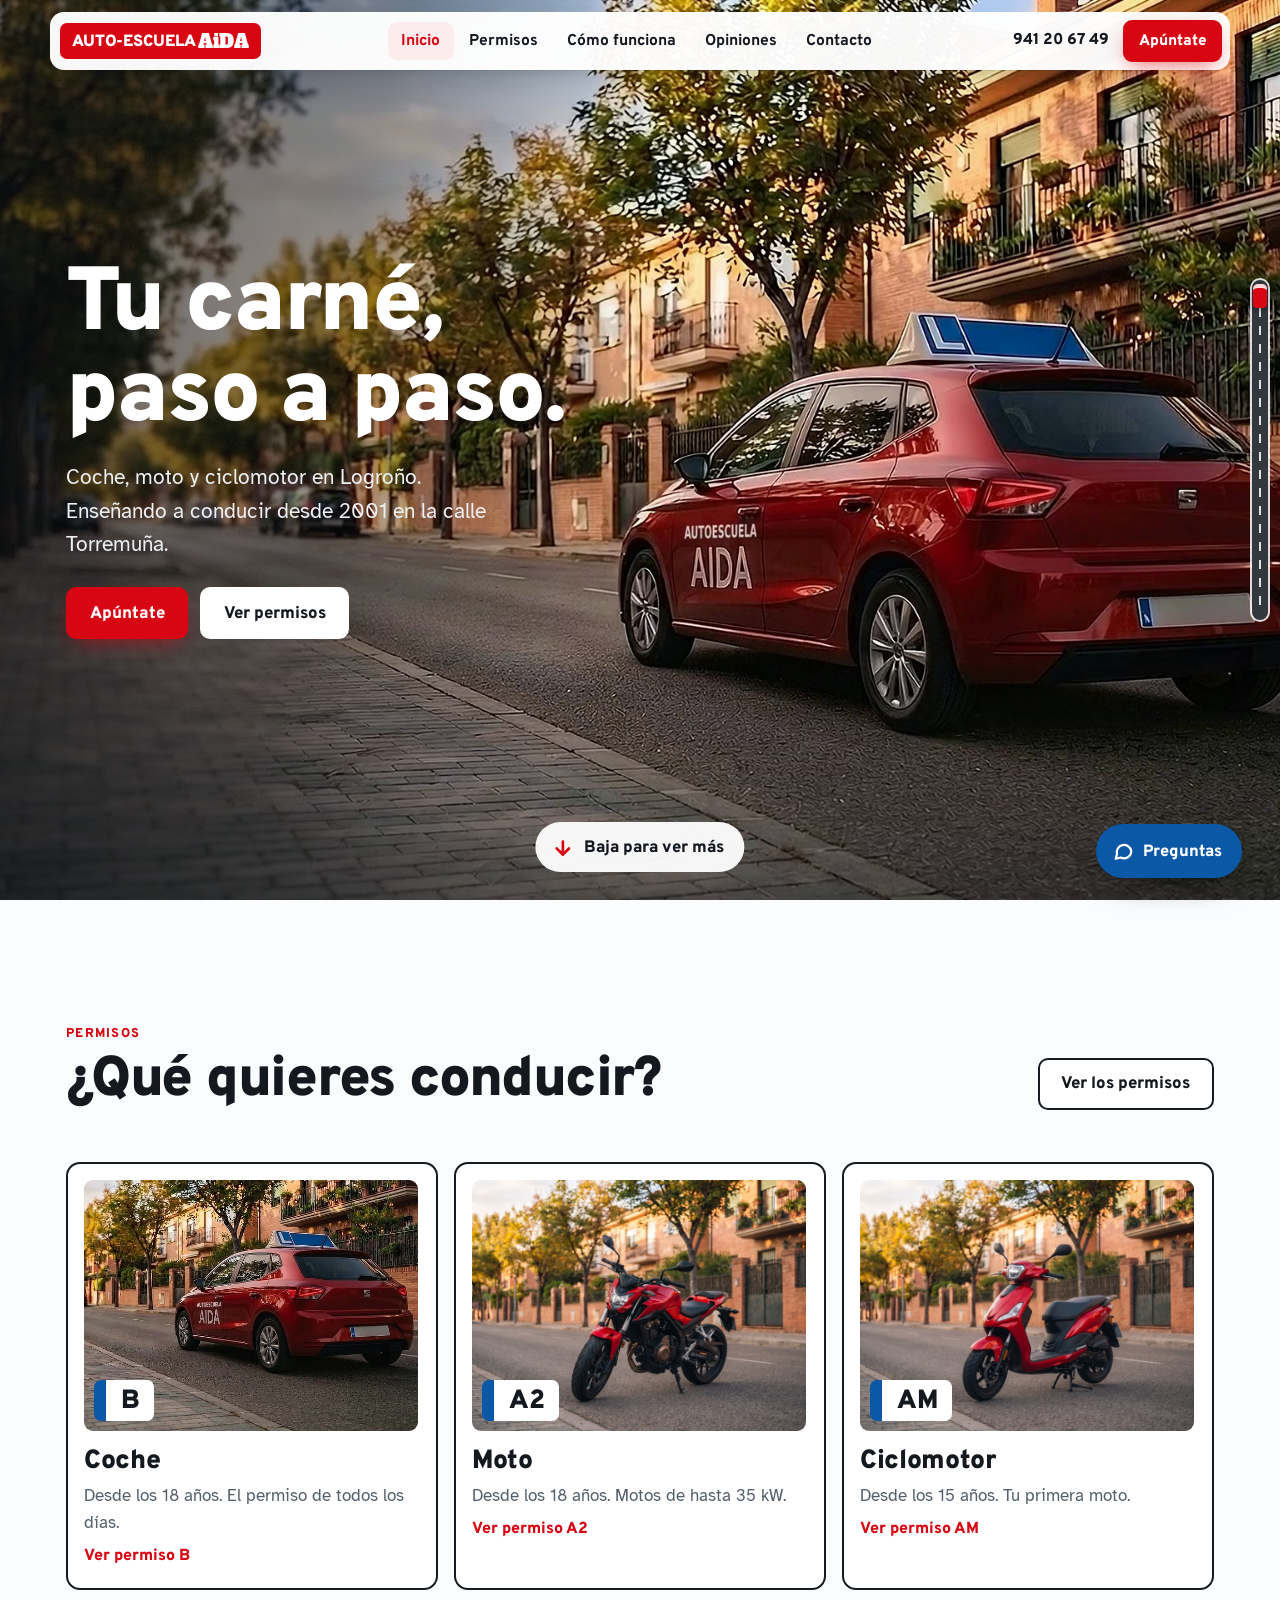
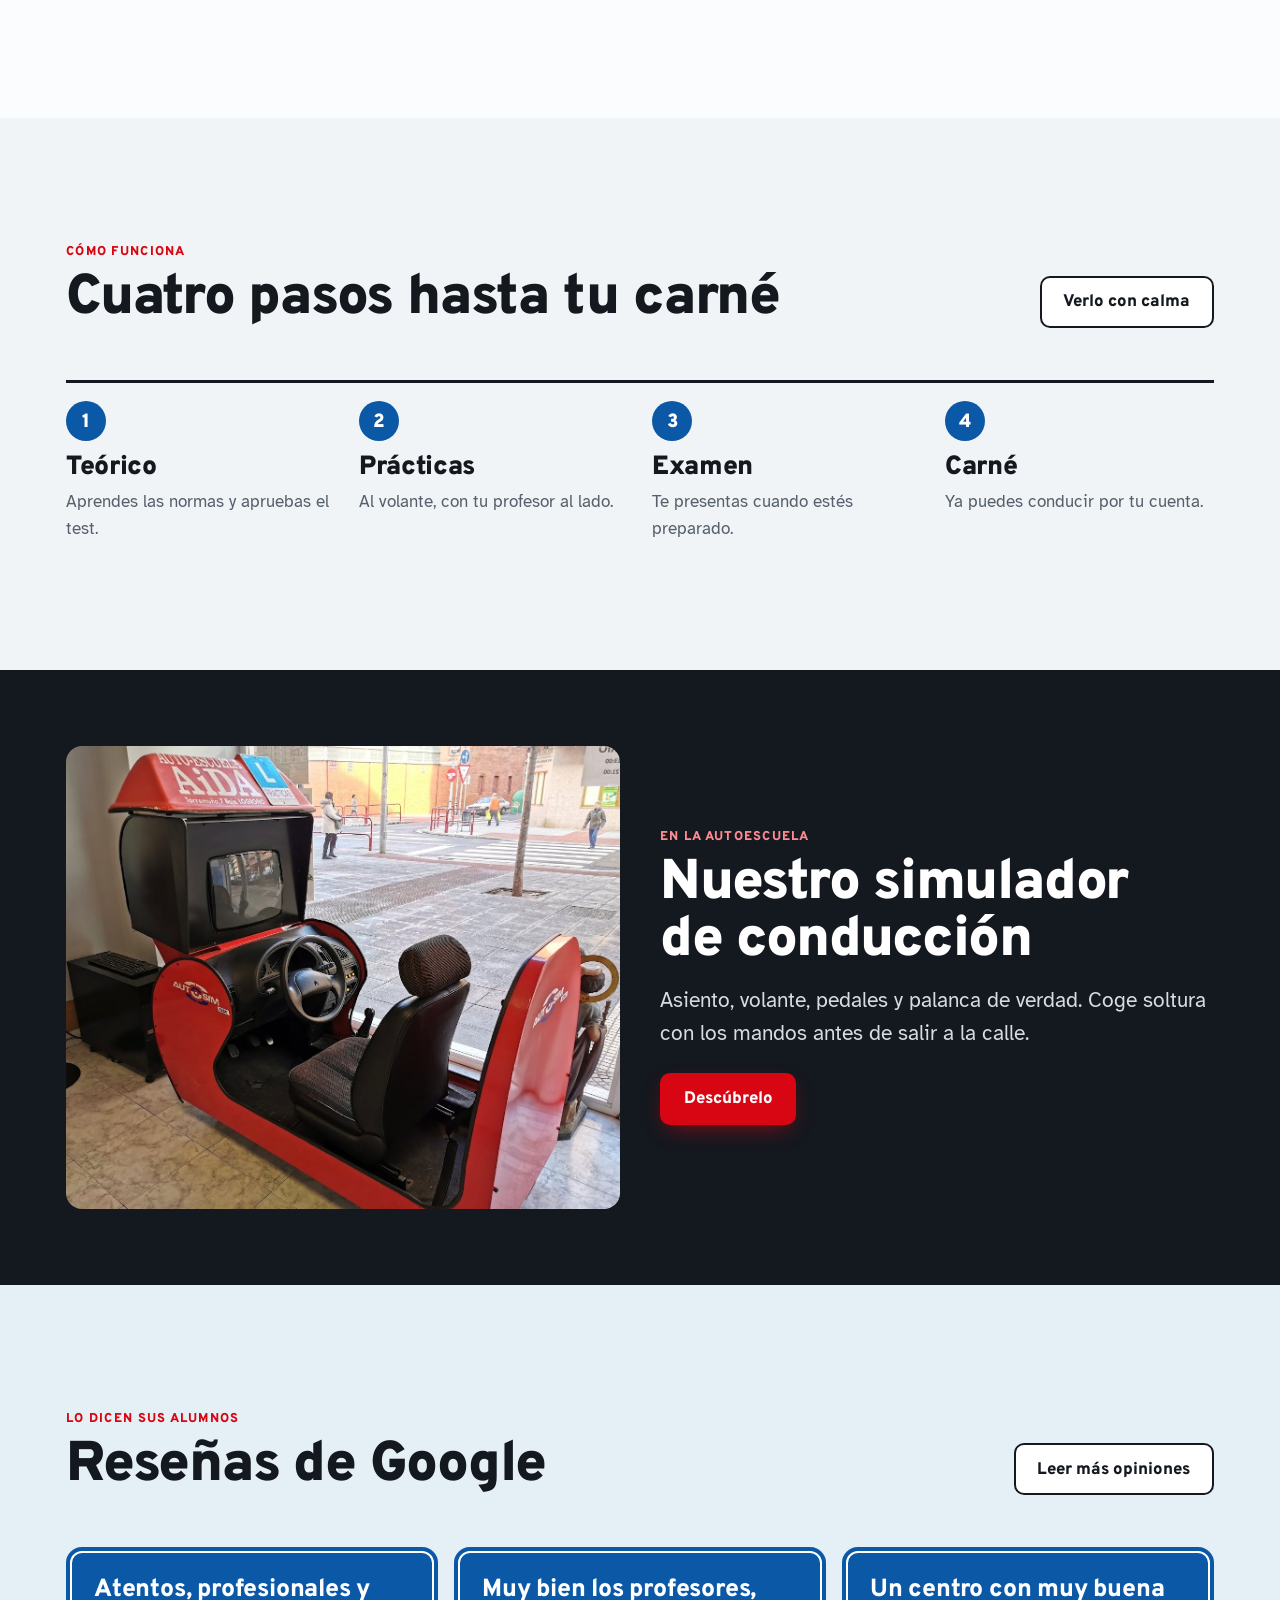
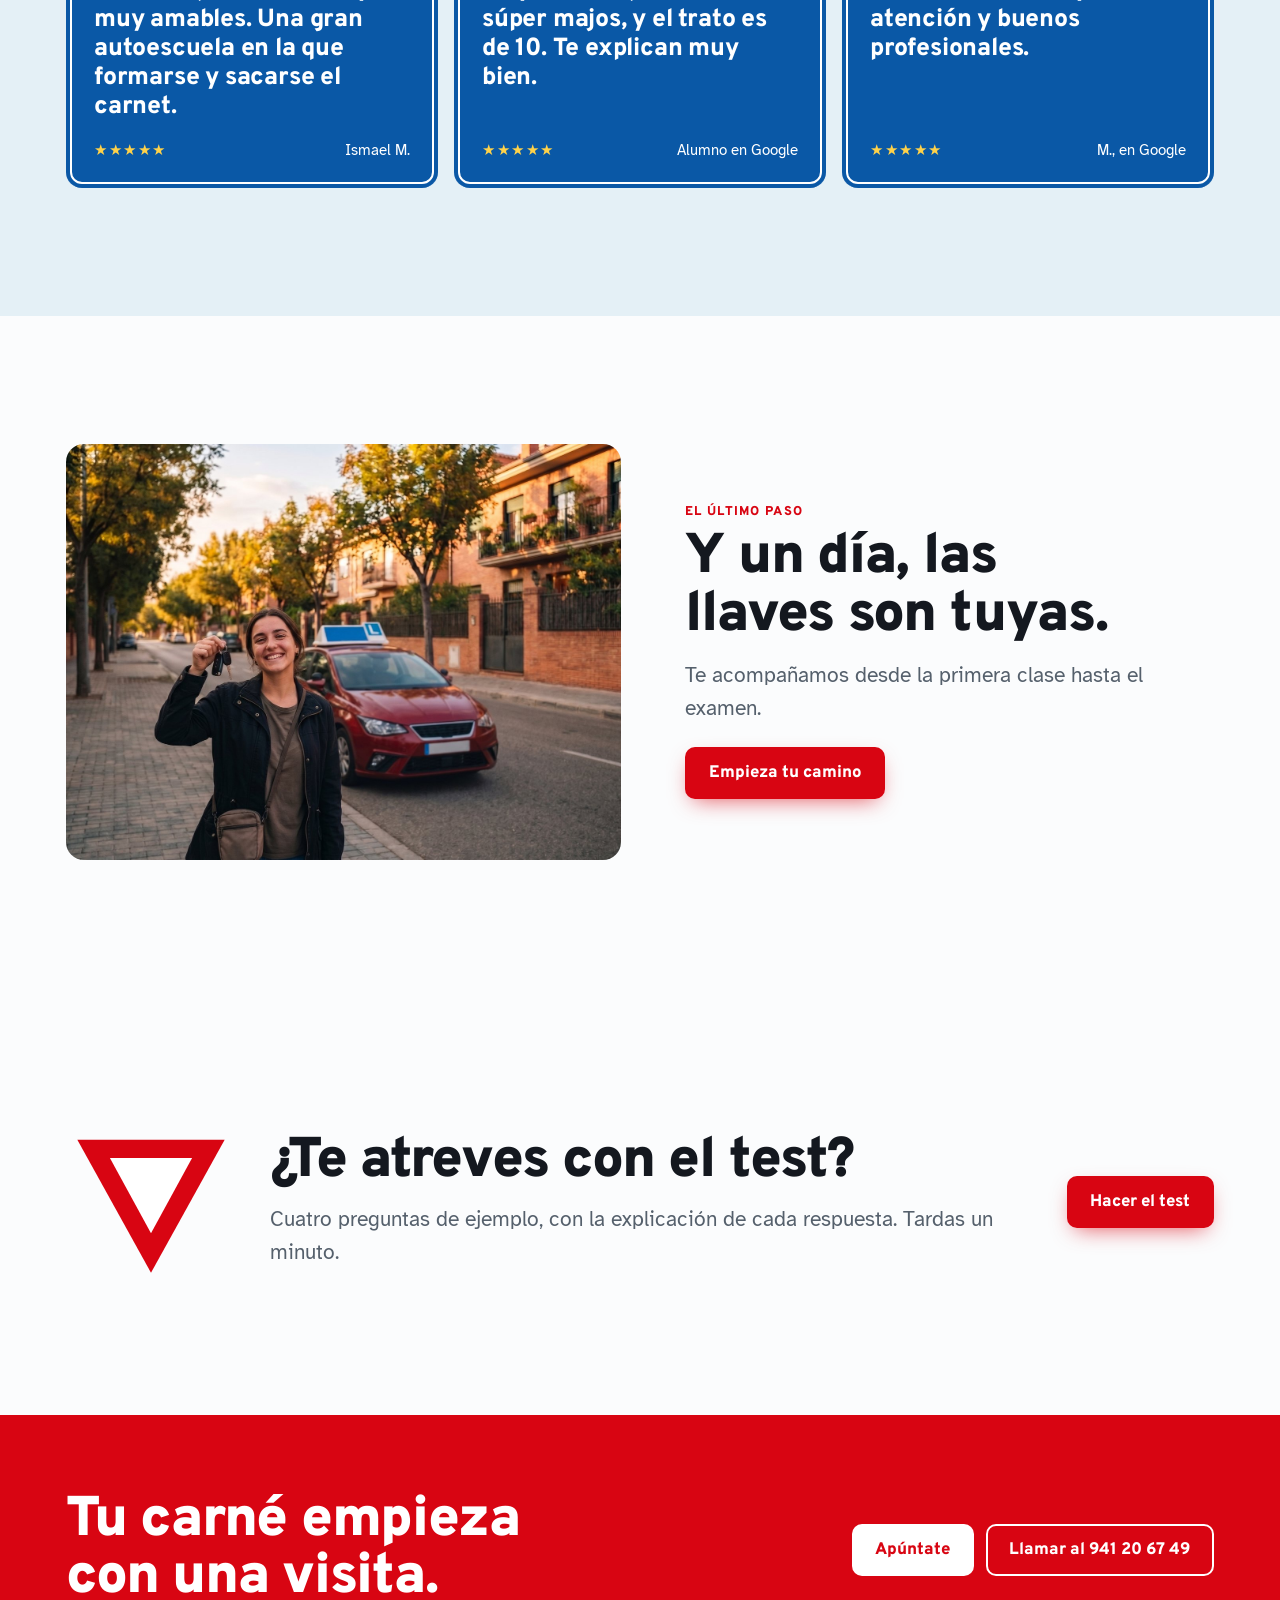
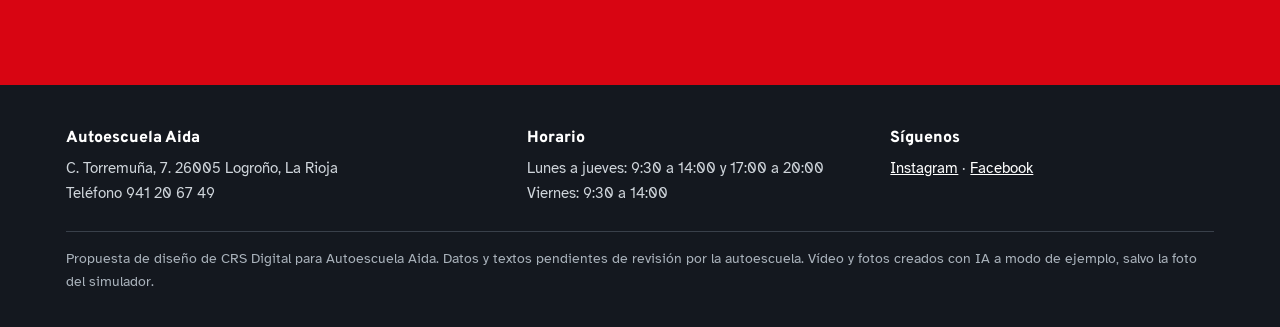
==== commit 17a13b04: "Nueva página Apúntate con preinscripción en 3 pasos Co-Authored-By: Claude Opus 5.5 <noreply@anthrop" ====
--- a/index.html
+++ b/index.html
@@ -18,7 +18,7 @@
 <link rel="preconnect" href="https://fonts.googleapis.com">
 <link rel="preconnect" href="https://fonts.gstatic.com" crossorigin>
 <link rel="stylesheet" href="https://fonts.googleapis.com/css2?family=Alfa+Slab+One&family=Atkinson+Hyperlegible:wght@400;700&family=Overpass:wght@700;800;900&display=swap">
-<link rel="stylesheet" href="assets/aida.css?v=13">
+<link rel="stylesheet" href="assets/aida.css?v=14">
 </head>
 <body>
 <div id="intro" hidden></div>
@@ -37,19 +37,19 @@
 <header class="top"><div class="top-in">
   <a class="logo" href="index.html" aria-label="Autoescuela Aida, inicio">AUTO-ESCUELA <span class="logo-big">AiDA</span></a>
   <nav class="nav" aria-label="Principal"><a href="index.html" aria-current="page">Inicio</a><a href="permisos.html">Permisos</a><a href="como-funciona.html">Cómo funciona</a><a href="opiniones.html">Opiniones</a><a href="contacto.html">Contacto</a></nav>
-  <a class="btn btn-rojo top-call" href="tel:+34941206749">941 20 67 49</a>
+  <div class="top-side"><a class="top-tel" href="tel:+34941206749">941 20 67 49</a><a class="btn btn-rojo top-call" href="apuntate.html">Apúntate</a></div>
 </div></header>
 <nav class="tabs" aria-label="Principal móvil"><a href="index.html" aria-current="page">Inicio</a><a href="permisos.html">Permisos</a><a href="como-funciona.html">Cómo funciona</a><a href="opiniones.html">Opiniones</a><a href="contacto.html">Contacto</a></nav>
 <div class="rail" aria-hidden="true"><i></i></div>
 <main>
 
 <section class="hero" id="hero">
-  <div class="hero-media"><video id="hero-video" muted playsinline preload="auto" poster="assets/portada.jpg?v=13" aria-label="Un coche rojo de Autoescuela Aida arranca y se aleja por una calle con árboles"><source src="assets/portada-720.mp4?v=13" type="video/mp4" media="(max-width: 760px)"><source src="assets/portada.mp4?v=13" type="video/mp4"></video></div>
+  <div class="hero-media"><video id="hero-video" muted playsinline preload="auto" poster="assets/portada.jpg?v=14" aria-label="Un coche rojo de Autoescuela Aida arranca y se aleja por una calle con árboles"><source src="assets/portada-720.mp4?v=14" type="video/mp4" media="(max-width: 760px)"><source src="assets/portada.mp4?v=14" type="video/mp4"></video></div>
   <div class="hero-scrim"></div>
   <div class="wrap hero-text">
     <h1>Tu carné, paso a paso.</h1>
     <p class="lead">Coche, moto y ciclomotor en Logroño. Enseñando a conducir desde 2001 en la calle Torremuña.</p>
-    <div class="btns"><a class="btn btn-rojo" href="permisos.html">Ver permisos</a><a class="btn btn-claro" href="contacto.html">Cómo llegar</a></div>
+    <div class="btns"><a class="btn btn-rojo" href="apuntate.html">Apúntate</a><a class="btn btn-claro" href="permisos.html">Ver permisos</a></div>
   </div>
   <a class="cue-down" href="#permisos-inicio"><svg viewBox="0 0 24 24" fill="none" stroke="currentColor" stroke-width="3" stroke-linecap="round" stroke-linejoin="round" aria-hidden="true"><path d="M12 4v15M5 12l7 7 7-7"/></svg>Baja para ver más</a>
 </section>
@@ -57,9 +57,9 @@
 <section class="section" id="permisos-inicio"><div class="wrap">
   <div class="head-row rv"><div><p class="eyebrow">Permisos</p><h2 style="margin-top:12px">¿Qué quieres conducir?</h2></div><a class="btn btn-claro" href="permisos.html">Ver los permisos</a></div>
   <div class="plates">
-    <a class="plate rv tilt" href="permisos.html#b"><div class="plate-img"><img src="assets/img/coche.jpg?v=13" alt="Coche rojo de autoescuela en una calle" loading="lazy"><b>B</b></div><h3>Coche</h3><p>Desde los 18 años. El permiso de todos los días.</p><span class="go">Ver permiso B</span></a>
-    <a class="plate rv tilt" style="--d:70ms" href="permisos.html#a2"><div class="plate-img"><img src="assets/img/moto.jpg?v=13" alt="Moto roja aparcada en una calle" loading="lazy"><b>A2</b></div><h3>Moto</h3><p>Desde los 18 años. Motos de hasta 35 kW.</p><span class="go">Ver permiso A2</span></a>
-    <a class="plate rv tilt" style="--d:140ms" href="permisos.html#am"><div class="plate-img"><img src="assets/img/ciclomotor.jpg?v=13" alt="Ciclomotor rojo aparcado en una calle" loading="lazy"><b>AM</b></div><h3>Ciclomotor</h3><p>Desde los 15 años. Tu primera moto.</p><span class="go">Ver permiso AM</span></a>
+    <a class="plate rv tilt" href="permisos.html#b"><div class="plate-img"><img src="assets/img/coche.jpg?v=14" alt="Coche rojo de autoescuela en una calle" loading="lazy"><b>B</b></div><h3>Coche</h3><p>Desde los 18 años. El permiso de todos los días.</p><span class="go">Ver permiso B</span></a>
+    <a class="plate rv tilt" style="--d:70ms" href="permisos.html#a2"><div class="plate-img"><img src="assets/img/moto.jpg?v=14" alt="Moto roja aparcada en una calle" loading="lazy"><b>A2</b></div><h3>Moto</h3><p>Desde los 18 años. Motos de hasta 35 kW.</p><span class="go">Ver permiso A2</span></a>
+    <a class="plate rv tilt" style="--d:140ms" href="permisos.html#am"><div class="plate-img"><img src="assets/img/ciclomotor.jpg?v=14" alt="Ciclomotor rojo aparcado en una calle" loading="lazy"><b>AM</b></div><h3>Ciclomotor</h3><p>Desde los 15 años. Tu primera moto.</p><span class="go">Ver permiso AM</span></a>
   </div>
 </div></section>
 
@@ -74,7 +74,7 @@
 </div></section>
 
 <section class="simu"><div class="wrap simu-in rv">
-  <div class="simu-photo tilt"><img src="assets/img/simulador.jpg?v=13" alt="Simulador de conducción de Autoescuela Aida, con asiento, volante, pedales y pantalla" loading="lazy"></div>
+  <div class="simu-photo tilt"><img src="assets/img/simulador.jpg?v=14" alt="Simulador de conducción de Autoescuela Aida, con asiento, volante, pedales y pantalla" loading="lazy"></div>
   <div><p class="eyebrow">En la autoescuela</p><h2 style="margin-top:12px">Nuestro simulador de conducción</h2><p class="lead" style="margin-top:14px">Asiento, volante, pedales y palanca de verdad. Coge soltura con los mandos antes de salir a la calle.</p><div class="btns" style="margin-top:22px"><a class="btn btn-rojo" href="como-funciona.html#simulador">Descúbrelo</a></div></div>
 </div></section>
 
@@ -88,8 +88,8 @@
 </div></section>
 
 <section class="section"><div class="wrap keys">
-  <div class="keys-photo rv tilt"><img src="assets/img/carne.jpg?v=13" alt="Chica sonriente enseñando unas llaves junto a un coche rojo de autoescuela" loading="lazy"></div>
-  <div class="rv"><p class="eyebrow">El último paso</p><h2 style="margin-top:12px">Y un día, las llaves son tuyas.</h2><p class="lead" style="margin-top:14px">Te acompañamos desde la primera clase hasta el examen.</p><div class="btns" style="margin-top:22px"><a class="btn btn-rojo" href="contacto.html">Empieza tu camino</a></div></div>
+  <div class="keys-photo rv tilt"><img src="assets/img/carne.jpg?v=14" alt="Chica sonriente enseñando unas llaves junto a un coche rojo de autoescuela" loading="lazy"></div>
+  <div class="rv"><p class="eyebrow">El último paso</p><h2 style="margin-top:12px">Y un día, las llaves son tuyas.</h2><p class="lead" style="margin-top:14px">Te acompañamos desde la primera clase hasta el examen.</p><div class="btns" style="margin-top:22px"><a class="btn btn-rojo" href="apuntate.html">Empieza tu camino</a></div></div>
 </div></section>
 
 <section class="section"><div class="wrap teaser rv">
@@ -101,7 +101,7 @@
 </main>
 <section class="cta"><div class="wrap cta-in">
   <h2>Tu carné empieza con una visita.</h2>
-  <div class="btns"><a class="btn btn-blanco" href="contacto.html">Cómo llegar</a><a class="btn btn-linea" href="tel:+34941206749">Llamar al 941 20 67 49</a></div>
+  <div class="btns"><a class="btn btn-blanco" href="apuntate.html">Apúntate</a><a class="btn btn-linea" href="tel:+34941206749">Llamar al 941 20 67 49</a></div>
 </div></section>
 <footer class="foot"><div class="wrap">
   <div class="foot-in">
@@ -111,6 +111,6 @@
   </div>
   <p class="demo">Propuesta de diseño de CRS Digital para Autoescuela Aida. Datos y textos pendientes de revisión por la autoescuela. Vídeo y fotos creados con IA a modo de ejemplo, salvo la foto del simulador.</p>
 </div></footer>
-<script src="assets/aida.js?v=13"></script>
+<script src="assets/aida.js?v=14"></script>
 </body>
 </html>
--- a/assets/aida.css
+++ b/assets/aida.css
@@ -139,7 +139,7 @@
 
 /* ===== Portada con vídeo ===== */
 .hero { position: relative; min-height: 100vh; min-height: 100svh; display: flex; align-items: center; overflow: hidden; background: var(--tinta); color: #fff; }
-.hero-media { position: absolute; inset: 0; background: var(--tinta) url(portada.jpg?v=13) 60% 50% / cover no-repeat; }
+.hero-media { position: absolute; inset: 0; background: var(--tinta) url(portada.jpg?v=14) 60% 50% / cover no-repeat; }
 .hero-media video { width: 100%; height: 100%; object-fit: cover; object-position: 60% 50%; display: block; transition: opacity .7s ease; }
 .hero-media video.fade { opacity: 0; }
 .hero-scrim { position: absolute; inset: 0; background: linear-gradient(100deg, rgba(10,14,20,.68) 0, rgba(10,14,20,.42) 28%, rgba(10,14,20,0) 48%), linear-gradient(0deg, rgba(10,14,20,.42) 0, rgba(10,14,20,0) 26%); }
@@ -431,7 +431,7 @@
 #wipe.cover, #wipe.go-in, #wipe.go-out { visibility: visible; }
 
 /* Opiniones: fondo con foto de la calle */
-.js-fly .road3d-stage { background: #2a2622 url(img/calle.jpg?v=13) 50% 54% / cover no-repeat; perspective-origin: 50% 54%; }
+.js-fly .road3d-stage { background: #2a2622 url(img/calle.jpg?v=14) 50% 54% / cover no-repeat; perspective-origin: 50% 54%; }
 .js-fly .road3d-stage::before { content: ""; position: absolute; inset: 0; background: linear-gradient(rgba(12,14,18,.08), rgba(12,14,18,.2)); }
 .js-fly .ground { display: none; }
 /* menú sin desenfoque: evita tirones sobre el vídeo */
@@ -473,3 +473,46 @@
 main { overflow-x: clip; }
 .garage > div { min-width: 0; }
 @media (max-width: 860px) { .garage { display: block; } .pcards { max-width: 100vw; } }
+
+/* ===== Botón Apúntate y teléfono en cabecera ===== */
+.top-tel { font: 800 .98rem/1 var(--display); text-decoration: none; white-space: nowrap; }
+.top-side { display: flex; align-items: center; gap: 14px; }
+@media (max-width: 1040px) { .top-tel { display: none; } }
+
+/* ===== Página Apúntate ===== */
+.ap-wrap { max-width: 860px; padding-block: 0 clamp(70px, 10vw, 120px); perspective: 1200px; }
+.ap-demo { background: #fff4d6; color: #4f3b00; border-radius: 10px; padding: 10px 14px; font-size: .96rem; }
+.ap-road { position: relative; display: grid; grid-template-columns: repeat(3, 1fr); margin: 24px 0 30px; padding-top: 42px; font: 800 .92rem/1.1 var(--display); }
+.ap-road::before { content: ""; position: absolute; left: 0; right: 0; top: 8px; height: 22px; border-radius: 6px; background: var(--asfalto) repeating-linear-gradient(90deg, transparent 0 12px, #fff 12px 26px, transparent 26px 38px) 0 50% / 100% 2px no-repeat; }
+.ap-road span:nth-child(3) { text-align: center; } .ap-road span:nth-child(4) { text-align: right; }
+.ap-road i { position: absolute; top: 11px; left: 4px; width: 30px; height: 16px; border-radius: 5px; background: var(--rojo); box-shadow: inset -9px 0 0 -5px #bfe0f2; transition: left .7s cubic-bezier(.2, 1.1, .3, 1); z-index: 1; }
+.ap-step { border: 0; margin: 0; padding: 0; min-width: 0; animation: apin .55s var(--ease); transform-origin: 50% 0; }
+@keyframes apin { from { opacity: 0; transform: rotateX(-16deg) translateY(22px); } }
+.ap-step legend { padding: 0; margin-bottom: 18px; font: 900 clamp(1.6rem, 3.4vw, 2.3rem)/1.08 var(--display); letter-spacing: -.015em; outline: none; }
+.ap-opts { display: grid; grid-template-columns: repeat(3, minmax(0, 1fr)); gap: 12px; }
+.ap-opt { position: relative; display: block; border-radius: 14px; overflow: hidden; background: #fff; box-shadow: inset 0 0 0 2px var(--linea); cursor: pointer; transition: box-shadow .18s ease, transform .2s var(--ease); }
+.ap-opt input { position: absolute; opacity: 0; }
+.ap-opt img { display: block; width: 100%; aspect-ratio: 4 / 3; object-fit: cover; }
+.ap-opt span { display: block; padding: 11px 12px 9px; font: 700 1.02rem/1.1 var(--display); }
+.ap-opt b { color: var(--rojo); font-weight: 900; margin-right: 4px; }
+.ap-opt:has(input:checked) { box-shadow: 0 0 0 3px var(--rojo); transform: translateY(-3px); }
+.ap-opt:has(input:focus-visible) { outline: 3px solid var(--azul); outline-offset: 3px; }
+.ap-none, .ap-ok { display: flex; gap: 10px; align-items: flex-start; margin-top: 16px; cursor: pointer; }
+.ap-none input, .ap-ok input { width: 22px; height: 22px; flex: none; margin: 1px 0 0; accent-color: var(--rojo); }
+.ap-nav { margin-top: 26px; }
+.ap-field { display: grid; gap: 6px; margin-bottom: 16px; max-width: 480px; }
+.ap-field label { font: 800 1rem/1.2 var(--display); }
+.ap-field input, .ap-field select { width: 100%; min-height: 52px; padding: 10px 12px; border: 2px solid #aab2bb; border-radius: 9px; background: #fff; color: var(--tinta); font: 400 1.05rem/1.3 var(--texto); }
+.ap-field input:focus, .ap-field select:focus { outline: none; border-color: var(--azul); box-shadow: 0 0 0 3px rgba(10,88,166,.22); }
+.ap-field input[aria-invalid="true"] { border-color: var(--rojo); }
+.ap-err { color: var(--rojo-osc); font-size: .95rem; font-weight: 700; margin-top: 4px; }
+.ap-sum { margin-top: 0; }
+.ap-sum dd { overflow-wrap: anywhere; }
+.ap-done { animation: apin .6s var(--ease); outline: none; }
+.ap-done > * + * { margin-top: 16px; }
+.ap-tick { display: grid; place-items: center; width: 68px; height: 68px; border-radius: 50%; background: #0d6e38; color: #fff; font-size: 2.2rem; animation: tick .6s cubic-bezier(.2, 1.6, .4, 1); }
+@keyframes tick { from { transform: scale(.5) rotate(-30deg); opacity: 0; } }
+.ap-cta { margin-top: 16px; background: #fff; border-radius: 18px; box-shadow: inset 0 0 0 2px var(--tinta); padding: clamp(20px, 3vw, 32px); }
+.ap-cta .lead { margin: 8px 0 16px; }
+@media (max-width: 620px) { .ap-opts { grid-template-columns: 1fr; } .ap-opt { display: grid; grid-template-columns: 112px 1fr; align-items: center; } .ap-opt img { height: 84px; aspect-ratio: auto; } .ap-road { font-size: .84rem; } }
+@media (prefers-reduced-motion: reduce) { .ap-step, .ap-done, .ap-tick { animation: none; } }
